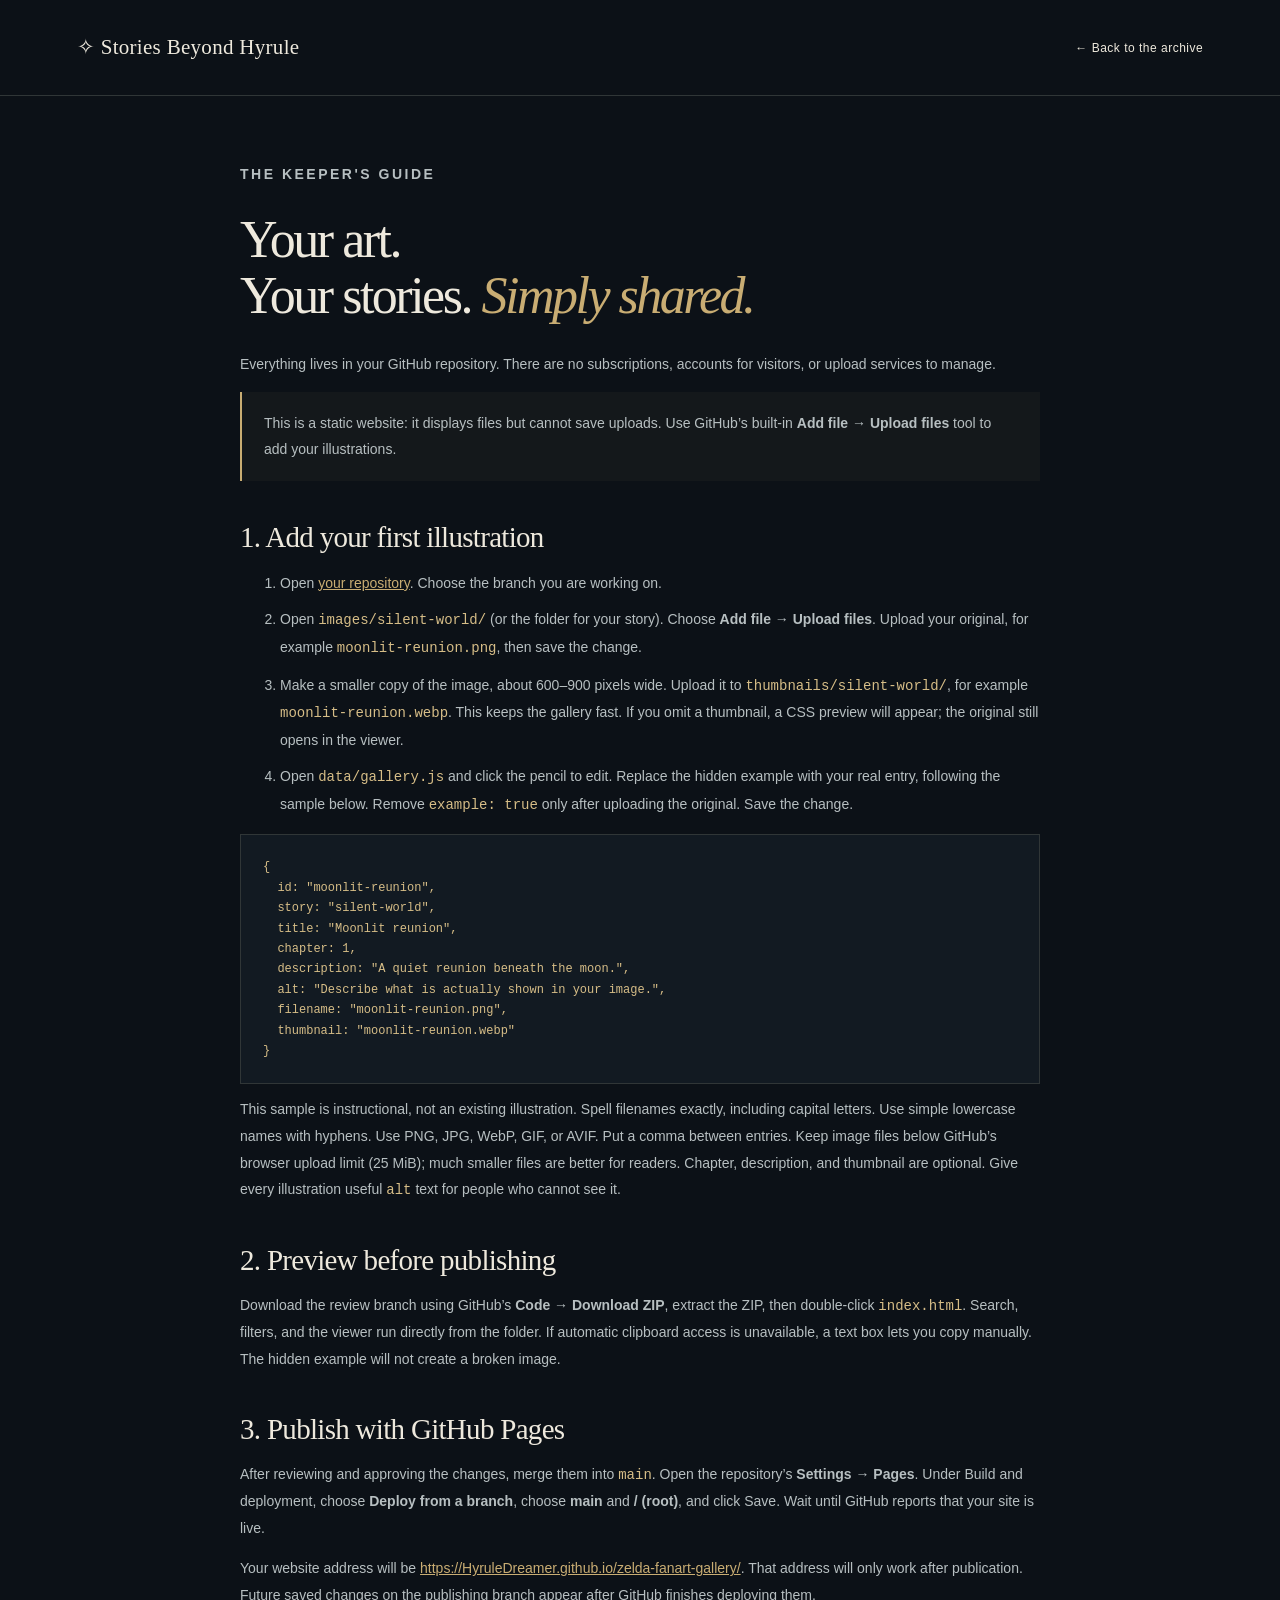
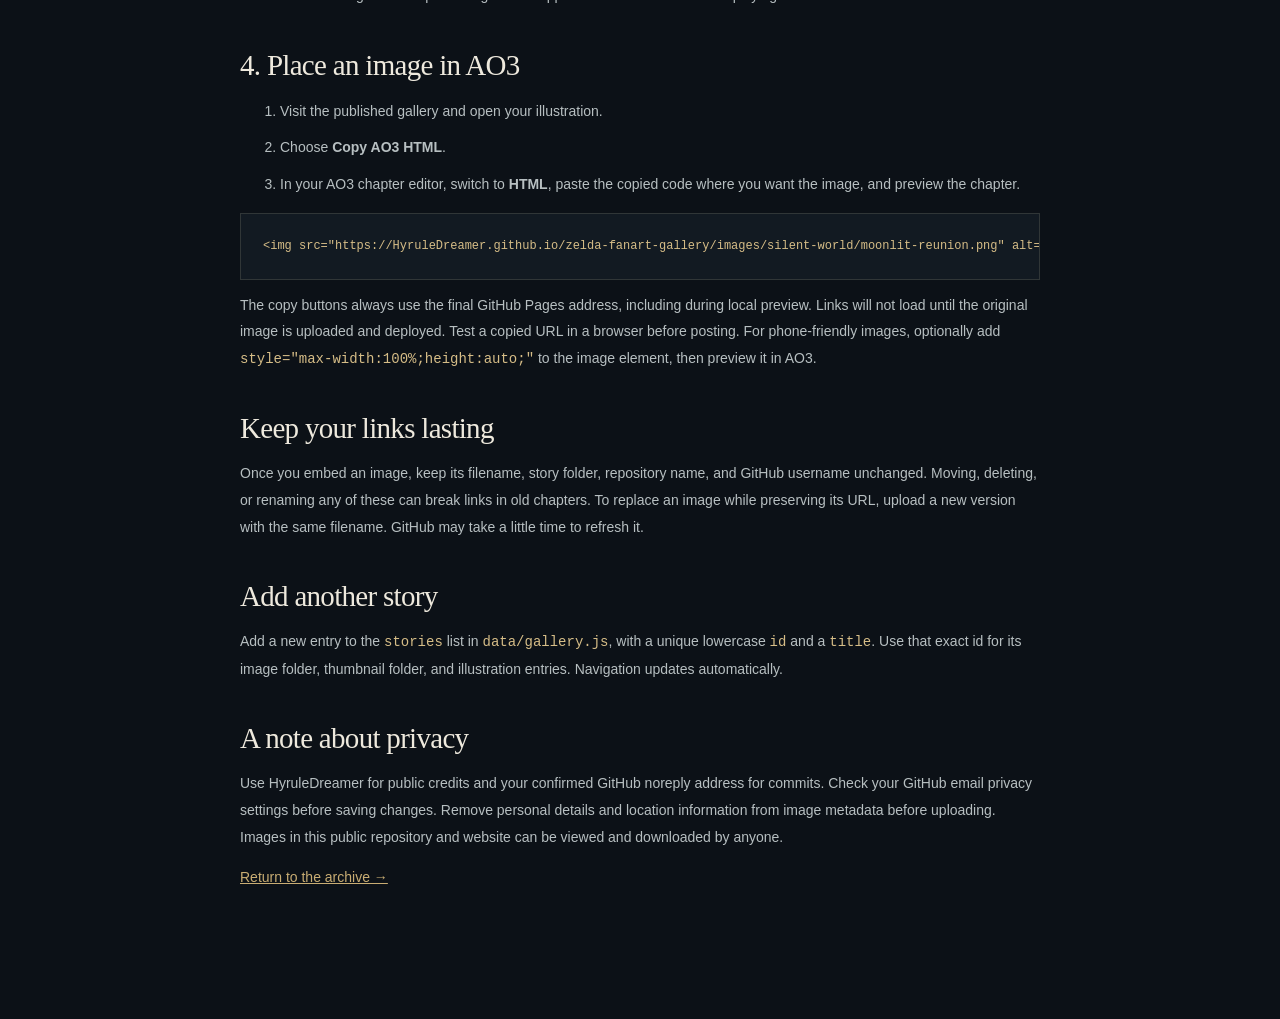
==== guide.html @ dd685263 "Build Stories Beyond Hyrule illustration archive" ====
<!doctype html>
<html lang="en"><head><meta charset="utf-8"><meta name="viewport" content="width=device-width,initial-scale=1"><meta name="color-scheme" content="dark"><title>Add & embed art · Stories Beyond Hyrule</title><link rel="stylesheet" href="assets/style.css"></head><body>
<a class="skip" href="#guide">Skip to guide</a><header class="header"><a class="brand" href="index.html">✧ Stories Beyond Hyrule</a><nav aria-label="Main navigation"><a href="index.html#archive">← Back to the archive</a></nav></header>
<main id="guide" class="guide"><p class="eyebrow">The keeper's guide</p><h1>Your art.<br>Your stories. <em>Simply shared.</em></h1><p>Everything lives in your GitHub repository. There are no subscriptions, accounts for visitors, or upload services to manage.</p>
<p class="notice">This is a static website: it displays files but cannot save uploads. Use GitHub’s built-in <strong>Add file → Upload files</strong> tool to add your illustrations.</p>
<h2>1. Add your first illustration</h2><ol><li>Open <a href="https://github.com/HyruleDreamer/zelda-fanart-gallery">your repository</a>. Choose the branch you are working on.</li><li>Open <code>images/silent-world/</code> (or the folder for your story). Choose <strong>Add file → Upload files</strong>. Upload your original, for example <code>moonlit-reunion.png</code>, then save the change.</li><li>Make a smaller copy of the image, about 600–900 pixels wide. Upload it to <code>thumbnails/silent-world/</code>, for example <code>moonlit-reunion.webp</code>. This keeps the gallery fast. If you omit a thumbnail, a CSS preview will appear; the original still opens in the viewer.</li><li>Open <code>data/gallery.js</code> and click the pencil to edit. Replace the hidden example with your real entry, following the sample below. Remove <code>example: true</code> only after uploading the original. Save the change.</li></ol>
<pre><code>{
  id: "moonlit-reunion",
  story: "silent-world",
  title: "Moonlit reunion",
  chapter: 1,
  description: "A quiet reunion beneath the moon.",
  alt: "Describe what is actually shown in your image.",
  filename: "moonlit-reunion.png",
  thumbnail: "moonlit-reunion.webp"
}</code></pre><p>This sample is instructional, not an existing illustration. Spell filenames exactly, including capital letters. Use simple lowercase names with hyphens. Use PNG, JPG, WebP, GIF, or AVIF. Put a comma between entries. Keep image files below GitHub’s browser upload limit (25 MiB); much smaller files are better for readers. Chapter, description, and thumbnail are optional. Give every illustration useful <code>alt</code> text for people who cannot see it.</p>
<h2>2. Preview before publishing</h2><p>Download the review branch using GitHub’s <strong>Code → Download ZIP</strong>, extract the ZIP, then double-click <code>index.html</code>. Search, filters, and the viewer run directly from the folder. If automatic clipboard access is unavailable, a text box lets you copy manually. The hidden example will not create a broken image.</p>
<h2>3. Publish with GitHub Pages</h2><p>After reviewing and approving the changes, merge them into <code>main</code>. Open the repository’s <strong>Settings → Pages</strong>. Under Build and deployment, choose <strong>Deploy from a branch</strong>, choose <strong>main</strong> and <strong>/ (root)</strong>, and click Save. Wait until GitHub reports that your site is live.</p><p>Your website address will be <a href="https://HyruleDreamer.github.io/zelda-fanart-gallery/">https://HyruleDreamer.github.io/zelda-fanart-gallery/</a>. That address will only work after publication. Future saved changes on the publishing branch appear after GitHub finishes deploying them.</p>
<h2>4. Place an image in AO3</h2><ol><li>Visit the published gallery and open your illustration.</li><li>Choose <strong>Copy AO3 HTML</strong>.</li><li>In your AO3 chapter editor, switch to <strong>HTML</strong>, paste the copied code where you want the image, and preview the chapter.</li></ol><pre><code>&lt;img src="https://HyruleDreamer.github.io/zelda-fanart-gallery/images/silent-world/moonlit-reunion.png" alt="Your image description"&gt;</code></pre><p>The copy buttons always use the final GitHub Pages address, including during local preview. Links will not load until the original image is uploaded and deployed. Test a copied URL in a browser before posting. For phone-friendly images, optionally add <code>style="max-width:100%;height:auto;"</code> to the image element, then preview it in AO3.</p>
<h2>Keep your links lasting</h2><p>Once you embed an image, keep its filename, story folder, repository name, and GitHub username unchanged. Moving, deleting, or renaming any of these can break links in old chapters. To replace an image while preserving its URL, upload a new version with the same filename. GitHub may take a little time to refresh it.</p>
<h2>Add another story</h2><p>Add a new entry to the <code>stories</code> list in <code>data/gallery.js</code>, with a unique lowercase <code>id</code> and a <code>title</code>. Use that exact id for its image folder, thumbnail folder, and illustration entries. Navigation updates automatically.</p>
<h2>A note about privacy</h2><p>Use HyruleDreamer for public credits and your confirmed GitHub noreply address for commits. Check your GitHub email privacy settings before saving changes. Remove personal details and location information from image metadata before uploading. Images in this public repository and website can be viewed and downloaded by anyone.</p><p><a href="index.html#archive">Return to the archive →</a></p></main></body></html>
---- assets/style.css ----
@charset "UTF-8";
:root{--bg:#0c1117;--panel:#121a22;--gold:#c9ad73;--text:#eee9dd;--muted:#a5adb0;--line:#303637;font-family:Arial,Helvetica,sans-serif;color:var(--text);background:var(--bg);color-scheme:dark}*{box-sizing:border-box}html{scroll-behavior:smooth;scroll-padding-top:30px}body{margin:0}a{color:inherit;text-decoration:none}button,input,select,textarea{font:inherit}button,a,input,select{touch-action:manipulation}button{cursor:pointer}a:focus-visible,button:focus-visible,input:focus-visible,select:focus-visible,textarea:focus-visible{outline:2px solid var(--gold);outline-offset:5px}button:disabled{cursor:default}h1,h2,h3,.brand{font-family:Georgia,'Times New Roman',serif;font-weight:400}h1,h2,h3,p{margin-top:0}.header{height:96px;max-width:1440px;margin:auto;padding:0 6%;display:flex;align-items:center;justify-content:space-between;border-bottom:1px solid var(--line)}.brand{font-size:21px;letter-spacing:.3px}.brand span{color:var(--gold);font-size:30px;margin-right:12px}.header nav{display:flex;gap:34px;font-size:12px;letter-spacing:.5px}.header nav a:hover,footer a:hover,.about a:hover{color:var(--gold)}.hero{max-width:1440px;min-height:635px;margin:auto;position:relative;overflow:hidden;isolation:isolate;background:radial-gradient(ellipse at 78% 35%,#24333a55,transparent 60%)}.hero-copy{position:relative;padding:91px 6% 80px;max-width:760px;z-index:2}.eyebrow{text-transform:uppercase;letter-spacing:2.5px;font-size:10px;color:var(--gold);line-height:1.7;font-weight:bold;margin-bottom:24px}h1{font-size:clamp(48px,5.3vw,77px);line-height:1.09;letter-spacing:-2.5px;margin-bottom:26px}h1 em{color:var(--gold);font-weight:400}.intro{font-size:14px;line-height:1.9;color:#b6bec1;max-width:390px;margin-bottom:30px}.button{display:inline-flex;align-items:center;justify-content:center;gap:20px;border:1px solid #776647;background:transparent;color:var(--text);min-height:44px;padding:12px 20px;font-size:12px;line-height:1.4;transition:background .2s,transform .2s}.button:hover{background:#c9ad7315;transform:translateY(-2px)}.button.gold{background:#c9ad73;color:#14191d;border-color:var(--gold)}.button.gold:hover{background:#dfc28c}.signature{font-size:10px;letter-spacing:.5px;margin-top:26px;color:#9ca8ac}.signature span{color:#d7c9ad}.hero-caption{position:absolute;bottom:0;left:6%;right:6%;display:flex;justify-content:space-between;border-top:1px solid #8d7d513d;padding:20px 0;color:#9ba8ad;font-size:9px;letter-spacing:1.8px;text-transform:uppercase}.hero-art{position:absolute;inset:0 0 0 37%;overflow:hidden;z-index:-1;mask-image:linear-gradient(to right,transparent,#000 25%)}.halo{position:absolute;width:510px;height:510px;border:1px solid #bea36e30;border-radius:50%;right:9%;top:24px;box-shadow:0 0 0 28px #bca36c07,0 0 0 29px #bca36c12}.halo:before,.halo:after{content:'';position:absolute;inset:36px;border:1px dashed #c2a96e22;border-radius:50%}.halo:after{inset:-60px;border-style:solid}.moon{position:absolute;right:35%;top:100px;width:94px;height:94px;background:radial-gradient(circle at 45% 45%,#e4d6ad,#8b927d 74%);box-shadow:0 0 80px #c6bb8d24;border-radius:50%;opacity:.75}.mountain{position:absolute;bottom:55px;left:-20%;width:140%;height:380px;background:linear-gradient(150deg,#33484a,#121f2a);clip-path:polygon(0 90%,13% 60%,23% 73%,40% 17%,49% 45%,58% 12%,66% 44%,75% 27%,100% 90%,100% 100%,0 100%)}.mountain.front{height:320px;bottom:0;background:linear-gradient(120deg,#172a31,#091018);clip-path:polygon(0 100%,22% 60%,35% 78%,53% 26%,61% 53%,72% 40%,100% 81%,100% 100%)}.spire{position:absolute;right:32%;bottom:143px;width:70px;height:178px;background:linear-gradient(90deg,#101c24,#26383b);clip-path:polygon(0 100%,0 71%,15% 71%,15% 48%,29% 48%,29% 37%,40% 37%,50% 0,60% 37%,71% 37%,71% 48%,85% 48%,85% 71%,100% 71%,100% 100%)}.horizon{position:absolute;inset:50% 0 0;background:linear-gradient(transparent,#0c1117);pointer-events:none}.archive{max-width:1440px;margin:auto;padding:76px 6% 80px}.section-heading{display:flex;justify-content:space-between;align-items:flex-end;margin-bottom:35px}.section-heading .eyebrow{margin-bottom:13px}h2{font-size:38px;letter-spacing:-.7px;margin-bottom:0}.section-heading>p{font:italic 14px/1.6 Georgia,serif;color:var(--muted);margin-bottom:3px}.tools{display:flex;gap:16px;padding-bottom:29px;border-bottom:1px solid var(--line)}.search{display:flex;gap:12px;align-items:center;flex:1;background:#151d25;border:1px solid #303a40;padding:0 16px}.search span{color:var(--gold);font-size:25px}.search input{width:100%;padding:15px 0;border:0;outline-offset:2px;background:transparent;color:var(--text);font-size:12px}.search input::placeholder{color:#9ca7ad}select{padding:15px 35px 15px 16px;background:#151d25;border:1px solid #303a40;color:#d6d8d4;font-size:12px;max-width:100%}.archive-layout{display:grid;grid-template-columns:208px minmax(0,1fr);gap:38px;margin-top:32px}aside{border-right:1px solid var(--line);padding-right:20px}aside .eyebrow{font-size:9px;margin-bottom:18px}#collections{display:flex;flex-direction:column;gap:5px}#collections button{text-align:left;color:#a5b0b5;border:1px solid transparent;background:transparent;padding:10px;font-size:11px;line-height:1.55;display:flex;justify-content:space-between;gap:10px}#collections button:hover{color:var(--text);background:#ffffff05}#collections button[aria-pressed=true]{border-color:#8b754346;background:#b89a6310;color:#d7be8c}#collections .count{opacity:.6}.aside-note{font:italic 13px/1.8 Georgia,serif;color:#8b949a;border-top:1px solid var(--line);padding-top:26px;margin-top:29px}.results-heading{display:flex;justify-content:space-between;align-items:baseline;margin:0 0 21px;gap:15px}.results-heading h3{font-size:21px;margin:0}.results-heading span{font-size:10px;color:var(--muted)}.grid{display:grid;grid-template-columns:repeat(3,minmax(0,1fr));gap:25px 20px}.card{min-width:0}.card-trigger{display:block;width:100%;text-align:left;background:none;color:inherit;border:0;padding:0}.art{aspect-ratio:4/5;position:relative;overflow:hidden;background:radial-gradient(ellipse at 50% 45%,hsl(var(--hue,180) 17% 23%),#121b24 78%);border:1px solid #74786530;transition:border-color .3s,transform .3s;display:flex;align-items:center;justify-content:center}.art:before{content:'';position:absolute;inset:15px;border:1px solid #c6b17b25}.art:after{content:'';position:absolute;width:48%;aspect-ratio:1;border:1px solid #c6b17b40;transform:rotate(45deg)}.art .sigil{font:60px Georgia,serif;color:#c6b17b;opacity:.65;z-index:1}.art .soon{position:absolute;bottom:30px;font-size:8px;color:#c0b897;letter-spacing:2px;text-transform:uppercase}.art img{width:100%;height:100%;object-fit:contain;z-index:2;background:var(--panel)}.art.loaded:after,.art.loaded:before{display:none}.card-trigger:hover .art{border-color:var(--gold);transform:translateY(-3px)}.card-meta{display:flex;justify-content:space-between;font-size:8px;letter-spacing:1.5px;color:var(--gold);text-transform:uppercase;margin-top:17px;gap:8px}.card h4{font:19px/1.4 Georgia,serif;font-weight:400;margin:8px 0}.card p{font-size:10px;color:var(--muted);line-height:1.7;margin:0}.collection-card .card-trigger:hover h4{color:var(--gold)}.empty{text-align:center;padding:60px 20px;border:1px solid var(--line)}.empty>span{color:var(--gold);font-size:45px}.empty h3{font-size:26px;margin-top:20px}.empty p{font-size:13px;color:var(--muted);line-height:1.8}.about{position:relative;text-align:center;padding:72px 24px 90px;border-top:1px solid var(--line);background:radial-gradient(ellipse at center,#1c292e70,transparent 70%)}.ornament{color:var(--gold);font-size:33px;display:block;margin-bottom:24px}.about .eyebrow{margin-bottom:20px}.about h2{font-size:44px;line-height:1.2}.about p:not(.eyebrow){max-width:500px;margin:24px auto;font-size:13px;line-height:1.9;color:var(--muted)}.about a{font-size:11px;color:var(--gold);border-bottom:1px solid #c9ad7355;padding-bottom:6px}footer{padding:33px 6%;border-top:1px solid var(--line);display:flex;justify-content:space-between;align-items:center;gap:30px}footer .brand{font-size:16px}footer p{font-size:9px;line-height:1.8;color:var(--muted);margin:0}footer>a:last-child{font-size:10px;color:var(--gold)}dialog{border:1px solid #6c6047;background:var(--bg);color:var(--text);padding:0;width:min(1100px,92vw);max-height:90dvh;overflow:auto}dialog::backdrop{background:#02060de8;backdrop-filter:blur(8px)}#viewer[open]{display:grid;grid-template-columns:1.2fr 1fr}.close{position:absolute;right:10px;top:10px;z-index:3;background:#111b24;border:1px solid #68716c;color:white;font-size:26px;width:44px;height:44px}.viewer-image{background:#05090e;display:flex;align-items:center;justify-content:center;min-height:300px}.viewer-image img{width:100%;max-height:80dvh;object-fit:contain}.viewer-info{padding:60px 30px 30px;min-width:0}.viewer-info h2{font-size:32px;margin-bottom:20px}.viewer-info p{font-size:13px;line-height:1.8;color:var(--muted)}.viewer-info .eyebrow{color:var(--gold);font-size:10px}.url-label{display:block;font-size:11px;color:var(--gold);margin:28px 0 10px}#direct-url,textarea{width:100%;background:var(--panel);color:var(--text);border:1px solid #45515a;padding:12px;font-size:12px}.copy-actions{display:flex;flex-wrap:wrap;gap:10px;margin-top:12px}.viewer-info .small{font-size:10px;margin-top:20px}#copy-fallback{padding:32px;width:min(600px,90vw)}#copy-fallback p{color:var(--muted);line-height:1.7}#copy-fallback textarea{margin:20px 0}.toast{position:fixed;bottom:24px;left:50%;transform:translateX(-50%);background:#d6bd87;color:#111a21;padding:14px 24px;font-size:12px;z-index:10;box-shadow:0 6px 40px #0008}.toast:empty{display:none}.sr-only{position:absolute;width:1px;height:1px;overflow:hidden;clip:rect(0,0,0,0);white-space:nowrap}.skip{position:absolute;top:-100px;left:20px;background:var(--gold);padding:12px;color:#111;z-index:10}.skip:focus{top:10px}[hidden]{display:none!important}.noscript{padding:30px;text-align:center}.guide{max-width:850px;margin:65px auto;padding:0 25px 60px}.guide h1{font-size:52px}.guide h2{font-size:29px;margin:40px 0 15px}.guide p,.guide li{color:#b7bfc1;font-size:14px;line-height:1.9}.guide a{color:var(--gold);text-decoration:underline}.guide pre{overflow:auto;padding:22px;background:var(--panel);border:1px solid var(--line);font-size:12px;line-height:1.7}.guide code{color:#d6bd87;overflow-wrap:anywhere}.guide .notice{padding:18px 22px;border-left:2px solid var(--gold);background:#c9ad730b}.guide li{margin-bottom:10px}@media(min-width:1500px){.hero{border-left:1px solid var(--line);border-right:1px solid var(--line)}}@media(max-width:1050px){.grid{grid-template-columns:repeat(2,minmax(0,1fr))}.hero-art{left:26%;opacity:.75}.header{padding:0 5%}.header nav{gap:20px}.archive-layout{grid-template-columns:180px minmax(0,1fr);gap:24px}.hero-copy{padding-left:5%}.hero-caption{left:5%;right:5%}}@media(max-width:700px){.header{height:auto;min-height:90px;align-items:flex-start;gap:20px;flex-direction:column;padding:22px 6%}.brand{font-size:19px}.header nav{font-size:10px;gap:24px}.hero{min-height:620px}.hero-copy{padding:65px 6% 100px}.hero-art{left:0;opacity:.48}.halo{right:-160px}.moon{right:18%;top:110px}.hero h1{font-size:53px;letter-spacing:-1.8px}.intro{max-width:300px}.hero-caption{font-size:7px;letter-spacing:1px;gap:20px}.hero-caption span:last-child{display:none}.archive{padding:50px 6%}.section-heading h2{font-size:30px}.section-heading>p{display:none}.tools{flex-direction:column}.select-label select{width:100%}.archive-layout{display:block}aside{border:0;padding:0;margin-bottom:28px}aside .eyebrow,.aside-note{display:none}#collections{flex-direction:row;overflow-x:auto;padding:2px 2px 12px}#collections button{flex-shrink:0;max-width:180px;padding:9px 12px}#collections .count{display:none}.results-heading{align-items:flex-start}.results-heading h3{font-size:21px;max-width:70%}.grid{gap:26px 14px}.art:before{inset:10px}.art .sigil{font-size:42px}.art .soon{font-size:6px;letter-spacing:1px;bottom:23px}.card h4{font-size:17px}.card-meta{font-size:7px;letter-spacing:1px}.about h2{font-size:37px}footer{flex-direction:column;align-items:flex-start;padding:30px 6%}.viewer-info{padding:30px 22px}#viewer[open]{display:block}.viewer-image{min-height:180px}.viewer-image img{max-height:55dvh}.guide{margin-top:40px}.guide h1{font-size:40px}}@media(prefers-reduced-motion:reduce){html{scroll-behavior:auto}*,*:before,*:after{transition:none!important;animation:none!important}}
.story-divider{grid-column:1/-1;font:23px Georgia,serif;color:var(--gold);margin:18px 0 0;padding-top:18px;border-top:1px solid var(--line)}
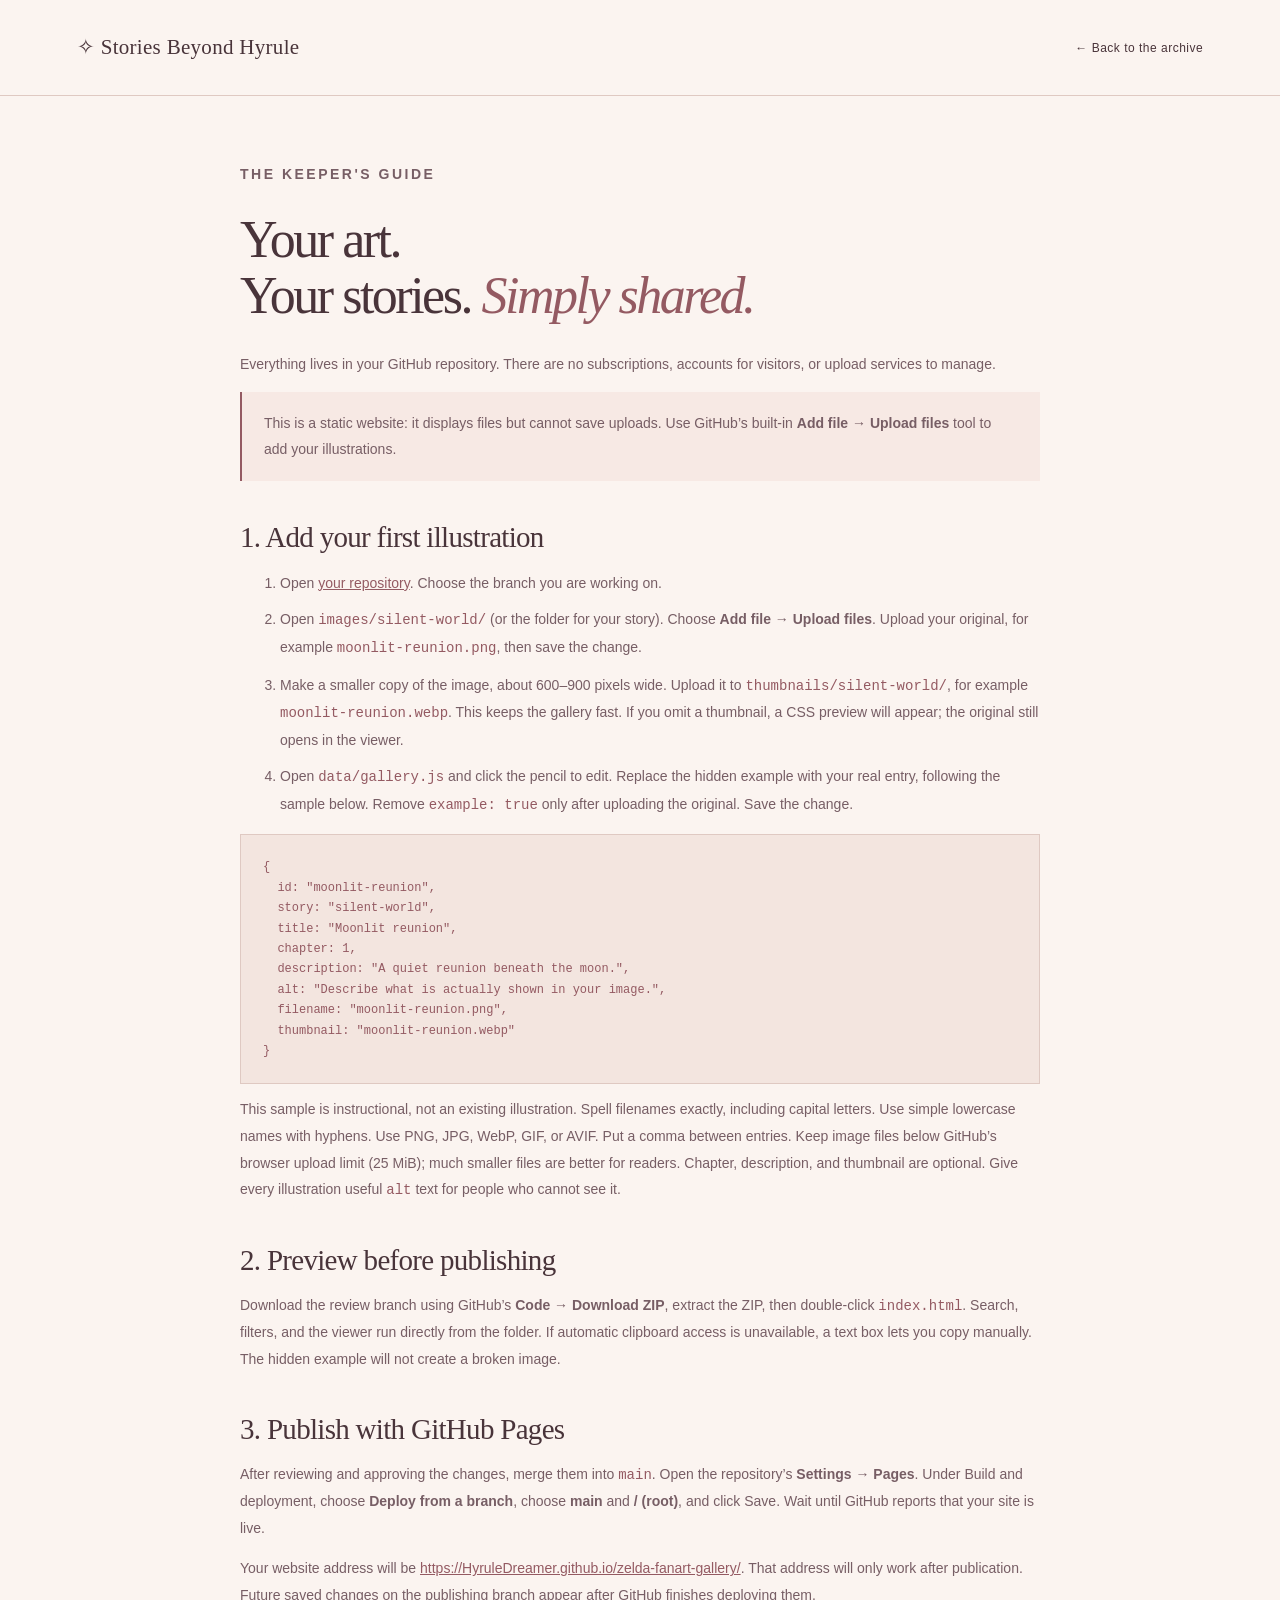
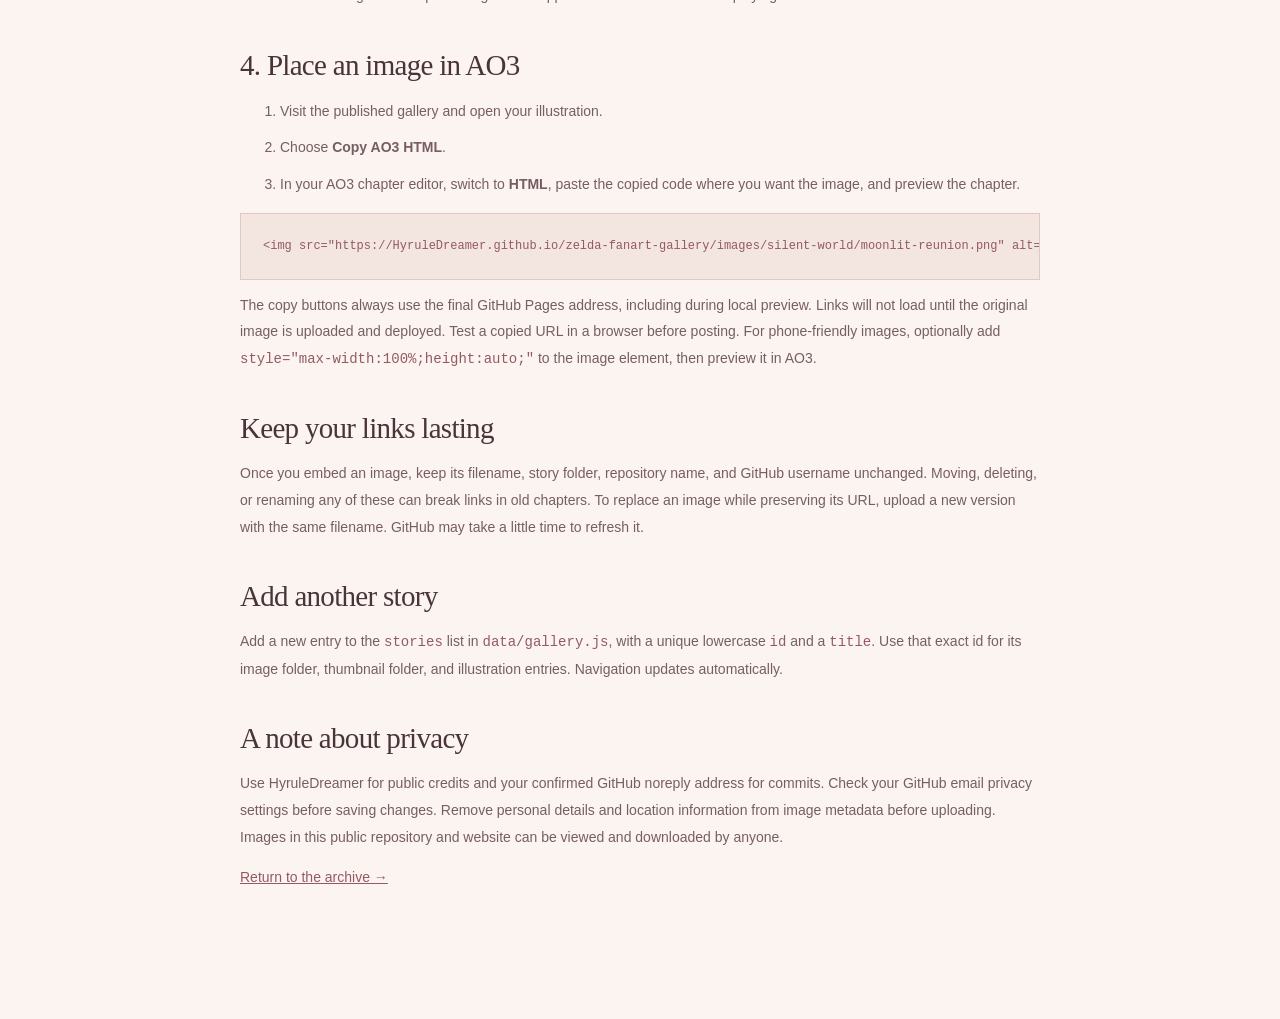
==== commit b5890d04: "Restyle archive with soft rose-gold colors" ====
--- a/guide.html
+++ b/guide.html
@@ -1,5 +1,5 @@
 <!doctype html>
-<html lang="en"><head><meta charset="utf-8"><meta name="viewport" content="width=device-width,initial-scale=1"><meta name="color-scheme" content="dark"><title>Add & embed art · Stories Beyond Hyrule</title><link rel="stylesheet" href="assets/style.css"></head><body>
+<html lang="en"><head><meta charset="utf-8"><meta name="viewport" content="width=device-width,initial-scale=1"><meta name="color-scheme" content="light"><title>Add & embed art · Stories Beyond Hyrule</title><link rel="stylesheet" href="assets/style.css"></head><body>
 <a class="skip" href="#guide">Skip to guide</a><header class="header"><a class="brand" href="index.html">✧ Stories Beyond Hyrule</a><nav aria-label="Main navigation"><a href="index.html#archive">← Back to the archive</a></nav></header>
 <main id="guide" class="guide"><p class="eyebrow">The keeper's guide</p><h1>Your art.<br>Your stories. <em>Simply shared.</em></h1><p>Everything lives in your GitHub repository. There are no subscriptions, accounts for visitors, or upload services to manage.</p>
 <p class="notice">This is a static website: it displays files but cannot save uploads. Use GitHub’s built-in <strong>Add file → Upload files</strong> tool to add your illustrations.</p>
--- a/assets/style.css
+++ b/assets/style.css
@@ -1,3 +1,898 @@
 @charset "UTF-8";
-:root{--bg:#0c1117;--panel:#121a22;--gold:#c9ad73;--text:#eee9dd;--muted:#a5adb0;--line:#303637;font-family:Arial,Helvetica,sans-serif;color:var(--text);background:var(--bg);color-scheme:dark}*{box-sizing:border-box}html{scroll-behavior:smooth;scroll-padding-top:30px}body{margin:0}a{color:inherit;text-decoration:none}button,input,select,textarea{font:inherit}button,a,input,select{touch-action:manipulation}button{cursor:pointer}a:focus-visible,button:focus-visible,input:focus-visible,select:focus-visible,textarea:focus-visible{outline:2px solid var(--gold);outline-offset:5px}button:disabled{cursor:default}h1,h2,h3,.brand{font-family:Georgia,'Times New Roman',serif;font-weight:400}h1,h2,h3,p{margin-top:0}.header{height:96px;max-width:1440px;margin:auto;padding:0 6%;display:flex;align-items:center;justify-content:space-between;border-bottom:1px solid var(--line)}.brand{font-size:21px;letter-spacing:.3px}.brand span{color:var(--gold);font-size:30px;margin-right:12px}.header nav{display:flex;gap:34px;font-size:12px;letter-spacing:.5px}.header nav a:hover,footer a:hover,.about a:hover{color:var(--gold)}.hero{max-width:1440px;min-height:635px;margin:auto;position:relative;overflow:hidden;isolation:isolate;background:radial-gradient(ellipse at 78% 35%,#24333a55,transparent 60%)}.hero-copy{position:relative;padding:91px 6% 80px;max-width:760px;z-index:2}.eyebrow{text-transform:uppercase;letter-spacing:2.5px;font-size:10px;color:var(--gold);line-height:1.7;font-weight:bold;margin-bottom:24px}h1{font-size:clamp(48px,5.3vw,77px);line-height:1.09;letter-spacing:-2.5px;margin-bottom:26px}h1 em{color:var(--gold);font-weight:400}.intro{font-size:14px;line-height:1.9;color:#b6bec1;max-width:390px;margin-bottom:30px}.button{display:inline-flex;align-items:center;justify-content:center;gap:20px;border:1px solid #776647;background:transparent;color:var(--text);min-height:44px;padding:12px 20px;font-size:12px;line-height:1.4;transition:background .2s,transform .2s}.button:hover{background:#c9ad7315;transform:translateY(-2px)}.button.gold{background:#c9ad73;color:#14191d;border-color:var(--gold)}.button.gold:hover{background:#dfc28c}.signature{font-size:10px;letter-spacing:.5px;margin-top:26px;color:#9ca8ac}.signature span{color:#d7c9ad}.hero-caption{position:absolute;bottom:0;left:6%;right:6%;display:flex;justify-content:space-between;border-top:1px solid #8d7d513d;padding:20px 0;color:#9ba8ad;font-size:9px;letter-spacing:1.8px;text-transform:uppercase}.hero-art{position:absolute;inset:0 0 0 37%;overflow:hidden;z-index:-1;mask-image:linear-gradient(to right,transparent,#000 25%)}.halo{position:absolute;width:510px;height:510px;border:1px solid #bea36e30;border-radius:50%;right:9%;top:24px;box-shadow:0 0 0 28px #bca36c07,0 0 0 29px #bca36c12}.halo:before,.halo:after{content:'';position:absolute;inset:36px;border:1px dashed #c2a96e22;border-radius:50%}.halo:after{inset:-60px;border-style:solid}.moon{position:absolute;right:35%;top:100px;width:94px;height:94px;background:radial-gradient(circle at 45% 45%,#e4d6ad,#8b927d 74%);box-shadow:0 0 80px #c6bb8d24;border-radius:50%;opacity:.75}.mountain{position:absolute;bottom:55px;left:-20%;width:140%;height:380px;background:linear-gradient(150deg,#33484a,#121f2a);clip-path:polygon(0 90%,13% 60%,23% 73%,40% 17%,49% 45%,58% 12%,66% 44%,75% 27%,100% 90%,100% 100%,0 100%)}.mountain.front{height:320px;bottom:0;background:linear-gradient(120deg,#172a31,#091018);clip-path:polygon(0 100%,22% 60%,35% 78%,53% 26%,61% 53%,72% 40%,100% 81%,100% 100%)}.spire{position:absolute;right:32%;bottom:143px;width:70px;height:178px;background:linear-gradient(90deg,#101c24,#26383b);clip-path:polygon(0 100%,0 71%,15% 71%,15% 48%,29% 48%,29% 37%,40% 37%,50% 0,60% 37%,71% 37%,71% 48%,85% 48%,85% 71%,100% 71%,100% 100%)}.horizon{position:absolute;inset:50% 0 0;background:linear-gradient(transparent,#0c1117);pointer-events:none}.archive{max-width:1440px;margin:auto;padding:76px 6% 80px}.section-heading{display:flex;justify-content:space-between;align-items:flex-end;margin-bottom:35px}.section-heading .eyebrow{margin-bottom:13px}h2{font-size:38px;letter-spacing:-.7px;margin-bottom:0}.section-heading>p{font:italic 14px/1.6 Georgia,serif;color:var(--muted);margin-bottom:3px}.tools{display:flex;gap:16px;padding-bottom:29px;border-bottom:1px solid var(--line)}.search{display:flex;gap:12px;align-items:center;flex:1;background:#151d25;border:1px solid #303a40;padding:0 16px}.search span{color:var(--gold);font-size:25px}.search input{width:100%;padding:15px 0;border:0;outline-offset:2px;background:transparent;color:var(--text);font-size:12px}.search input::placeholder{color:#9ca7ad}select{padding:15px 35px 15px 16px;background:#151d25;border:1px solid #303a40;color:#d6d8d4;font-size:12px;max-width:100%}.archive-layout{display:grid;grid-template-columns:208px minmax(0,1fr);gap:38px;margin-top:32px}aside{border-right:1px solid var(--line);padding-right:20px}aside .eyebrow{font-size:9px;margin-bottom:18px}#collections{display:flex;flex-direction:column;gap:5px}#collections button{text-align:left;color:#a5b0b5;border:1px solid transparent;background:transparent;padding:10px;font-size:11px;line-height:1.55;display:flex;justify-content:space-between;gap:10px}#collections button:hover{color:var(--text);background:#ffffff05}#collections button[aria-pressed=true]{border-color:#8b754346;background:#b89a6310;color:#d7be8c}#collections .count{opacity:.6}.aside-note{font:italic 13px/1.8 Georgia,serif;color:#8b949a;border-top:1px solid var(--line);padding-top:26px;margin-top:29px}.results-heading{display:flex;justify-content:space-between;align-items:baseline;margin:0 0 21px;gap:15px}.results-heading h3{font-size:21px;margin:0}.results-heading span{font-size:10px;color:var(--muted)}.grid{display:grid;grid-template-columns:repeat(3,minmax(0,1fr));gap:25px 20px}.card{min-width:0}.card-trigger{display:block;width:100%;text-align:left;background:none;color:inherit;border:0;padding:0}.art{aspect-ratio:4/5;position:relative;overflow:hidden;background:radial-gradient(ellipse at 50% 45%,hsl(var(--hue,180) 17% 23%),#121b24 78%);border:1px solid #74786530;transition:border-color .3s,transform .3s;display:flex;align-items:center;justify-content:center}.art:before{content:'';position:absolute;inset:15px;border:1px solid #c6b17b25}.art:after{content:'';position:absolute;width:48%;aspect-ratio:1;border:1px solid #c6b17b40;transform:rotate(45deg)}.art .sigil{font:60px Georgia,serif;color:#c6b17b;opacity:.65;z-index:1}.art .soon{position:absolute;bottom:30px;font-size:8px;color:#c0b897;letter-spacing:2px;text-transform:uppercase}.art img{width:100%;height:100%;object-fit:contain;z-index:2;background:var(--panel)}.art.loaded:after,.art.loaded:before{display:none}.card-trigger:hover .art{border-color:var(--gold);transform:translateY(-3px)}.card-meta{display:flex;justify-content:space-between;font-size:8px;letter-spacing:1.5px;color:var(--gold);text-transform:uppercase;margin-top:17px;gap:8px}.card h4{font:19px/1.4 Georgia,serif;font-weight:400;margin:8px 0}.card p{font-size:10px;color:var(--muted);line-height:1.7;margin:0}.collection-card .card-trigger:hover h4{color:var(--gold)}.empty{text-align:center;padding:60px 20px;border:1px solid var(--line)}.empty>span{color:var(--gold);font-size:45px}.empty h3{font-size:26px;margin-top:20px}.empty p{font-size:13px;color:var(--muted);line-height:1.8}.about{position:relative;text-align:center;padding:72px 24px 90px;border-top:1px solid var(--line);background:radial-gradient(ellipse at center,#1c292e70,transparent 70%)}.ornament{color:var(--gold);font-size:33px;display:block;margin-bottom:24px}.about .eyebrow{margin-bottom:20px}.about h2{font-size:44px;line-height:1.2}.about p:not(.eyebrow){max-width:500px;margin:24px auto;font-size:13px;line-height:1.9;color:var(--muted)}.about a{font-size:11px;color:var(--gold);border-bottom:1px solid #c9ad7355;padding-bottom:6px}footer{padding:33px 6%;border-top:1px solid var(--line);display:flex;justify-content:space-between;align-items:center;gap:30px}footer .brand{font-size:16px}footer p{font-size:9px;line-height:1.8;color:var(--muted);margin:0}footer>a:last-child{font-size:10px;color:var(--gold)}dialog{border:1px solid #6c6047;background:var(--bg);color:var(--text);padding:0;width:min(1100px,92vw);max-height:90dvh;overflow:auto}dialog::backdrop{background:#02060de8;backdrop-filter:blur(8px)}#viewer[open]{display:grid;grid-template-columns:1.2fr 1fr}.close{position:absolute;right:10px;top:10px;z-index:3;background:#111b24;border:1px solid #68716c;color:white;font-size:26px;width:44px;height:44px}.viewer-image{background:#05090e;display:flex;align-items:center;justify-content:center;min-height:300px}.viewer-image img{width:100%;max-height:80dvh;object-fit:contain}.viewer-info{padding:60px 30px 30px;min-width:0}.viewer-info h2{font-size:32px;margin-bottom:20px}.viewer-info p{font-size:13px;line-height:1.8;color:var(--muted)}.viewer-info .eyebrow{color:var(--gold);font-size:10px}.url-label{display:block;font-size:11px;color:var(--gold);margin:28px 0 10px}#direct-url,textarea{width:100%;background:var(--panel);color:var(--text);border:1px solid #45515a;padding:12px;font-size:12px}.copy-actions{display:flex;flex-wrap:wrap;gap:10px;margin-top:12px}.viewer-info .small{font-size:10px;margin-top:20px}#copy-fallback{padding:32px;width:min(600px,90vw)}#copy-fallback p{color:var(--muted);line-height:1.7}#copy-fallback textarea{margin:20px 0}.toast{position:fixed;bottom:24px;left:50%;transform:translateX(-50%);background:#d6bd87;color:#111a21;padding:14px 24px;font-size:12px;z-index:10;box-shadow:0 6px 40px #0008}.toast:empty{display:none}.sr-only{position:absolute;width:1px;height:1px;overflow:hidden;clip:rect(0,0,0,0);white-space:nowrap}.skip{position:absolute;top:-100px;left:20px;background:var(--gold);padding:12px;color:#111;z-index:10}.skip:focus{top:10px}[hidden]{display:none!important}.noscript{padding:30px;text-align:center}.guide{max-width:850px;margin:65px auto;padding:0 25px 60px}.guide h1{font-size:52px}.guide h2{font-size:29px;margin:40px 0 15px}.guide p,.guide li{color:#b7bfc1;font-size:14px;line-height:1.9}.guide a{color:var(--gold);text-decoration:underline}.guide pre{overflow:auto;padding:22px;background:var(--panel);border:1px solid var(--line);font-size:12px;line-height:1.7}.guide code{color:#d6bd87;overflow-wrap:anywhere}.guide .notice{padding:18px 22px;border-left:2px solid var(--gold);background:#c9ad730b}.guide li{margin-bottom:10px}@media(min-width:1500px){.hero{border-left:1px solid var(--line);border-right:1px solid var(--line)}}@media(max-width:1050px){.grid{grid-template-columns:repeat(2,minmax(0,1fr))}.hero-art{left:26%;opacity:.75}.header{padding:0 5%}.header nav{gap:20px}.archive-layout{grid-template-columns:180px minmax(0,1fr);gap:24px}.hero-copy{padding-left:5%}.hero-caption{left:5%;right:5%}}@media(max-width:700px){.header{height:auto;min-height:90px;align-items:flex-start;gap:20px;flex-direction:column;padding:22px 6%}.brand{font-size:19px}.header nav{font-size:10px;gap:24px}.hero{min-height:620px}.hero-copy{padding:65px 6% 100px}.hero-art{left:0;opacity:.48}.halo{right:-160px}.moon{right:18%;top:110px}.hero h1{font-size:53px;letter-spacing:-1.8px}.intro{max-width:300px}.hero-caption{font-size:7px;letter-spacing:1px;gap:20px}.hero-caption span:last-child{display:none}.archive{padding:50px 6%}.section-heading h2{font-size:30px}.section-heading>p{display:none}.tools{flex-direction:column}.select-label select{width:100%}.archive-layout{display:block}aside{border:0;padding:0;margin-bottom:28px}aside .eyebrow,.aside-note{display:none}#collections{flex-direction:row;overflow-x:auto;padding:2px 2px 12px}#collections button{flex-shrink:0;max-width:180px;padding:9px 12px}#collections .count{display:none}.results-heading{align-items:flex-start}.results-heading h3{font-size:21px;max-width:70%}.grid{gap:26px 14px}.art:before{inset:10px}.art .sigil{font-size:42px}.art .soon{font-size:6px;letter-spacing:1px;bottom:23px}.card h4{font-size:17px}.card-meta{font-size:7px;letter-spacing:1px}.about h2{font-size:37px}footer{flex-direction:column;align-items:flex-start;padding:30px 6%}.viewer-info{padding:30px 22px}#viewer[open]{display:block}.viewer-image{min-height:180px}.viewer-image img{max-height:55dvh}.guide{margin-top:40px}.guide h1{font-size:40px}}@media(prefers-reduced-motion:reduce){html{scroll-behavior:auto}*,*:before,*:after{transition:none!important;animation:none!important}}
-.story-divider{grid-column:1/-1;font:23px Georgia,serif;color:var(--gold);margin:18px 0 0;padding-top:18px;border-top:1px solid var(--line)}
+:root {
+  --bg:#fbf4f0;
+  --panel:#f3e5df;
+  --gold:#945a62;
+  --text:#49343a;
+  --muted:#796268;
+  --line:#dfc9c2;
+  font-family:Arial,Helvetica,sans-serif;
+  color:var(--text);
+  background:var(--bg);
+  color-scheme:light
+}
+* {
+  box-sizing:border-box
+}
+html {
+  scroll-behavior:smooth;
+  scroll-padding-top:30px
+}
+body {
+  margin:0
+}
+a {
+  color:inherit;
+  text-decoration:none
+}
+button,input,select,textarea {
+  font:inherit
+}
+button,a,input,select {
+  touch-action:manipulation
+}
+button {
+  cursor:pointer
+}
+a:focus-visible,button:focus-visible,input:focus-visible,select:focus-visible,textarea:focus-visible {
+  outline:2px solid var(--gold);
+  outline-offset:5px
+}
+button:disabled {
+  cursor:default
+}
+h1,h2,h3,.brand {
+  font-family:Georgia,'Times New Roman',serif;
+  font-weight:400
+}
+h1,h2,h3,p {
+  margin-top:0
+}
+.header {
+  height:96px;
+  max-width:1440px;
+  margin:auto;
+  padding:0 6%;
+  display:flex;
+  align-items:center;
+  justify-content:space-between;
+  border-bottom:1px solid var(--line)
+}
+.brand {
+  font-size:21px;
+  letter-spacing:.3px
+}
+.brand span {
+  color:var(--gold);
+  font-size:30px;
+  margin-right:12px
+}
+.header nav {
+  display:flex;
+  gap:34px;
+  font-size:12px;
+  letter-spacing:.5px
+}
+.header nav a:hover,footer a:hover,.about a:hover {
+  color:var(--gold)
+}
+.hero {
+  max-width:1440px;
+  min-height:635px;
+  margin:auto;
+  position:relative;
+  overflow:hidden;
+  isolation:isolate;
+  background:radial-gradient(ellipse at 78% 35%,#e6bdb455,transparent 60%)
+}
+.hero-copy {
+  position:relative;
+  padding:91px 6% 80px;
+  max-width:760px;
+  z-index:2
+}
+.eyebrow {
+  text-transform:uppercase;
+  letter-spacing:2.5px;
+  font-size:10px;
+  color:var(--gold);
+  line-height:1.7;
+  font-weight:bold;
+  margin-bottom:24px
+}
+h1 {
+  font-size:clamp(48px,5.3vw,77px);
+  line-height:1.09;
+  letter-spacing:-2.5px;
+  margin-bottom:26px
+}
+h1 em {
+  color:var(--gold);
+  font-weight:400
+}
+.intro {
+  font-size:14px;
+  line-height:1.9;
+  color:#775e65;
+  max-width:390px;
+  margin-bottom:30px
+}
+.button {
+  display:inline-flex;
+  align-items:center;
+  justify-content:center;
+  gap:20px;
+  border:1px solid #bd8d87;
+  background:transparent;
+  color:var(--text);
+  min-height:44px;
+  padding:12px 20px;
+  font-size:12px;
+  line-height:1.4;
+  transition:background .2s,transform .2s
+}
+.button:hover {
+  background:#d5a39720;
+  transform:translateY(-2px)
+}
+.button.gold {
+  background:#e3b9ac;
+  color:#493039;
+  border-color:#c79689
+}
+.button.gold:hover {
+  background:#edc9bc
+}
+.signature {
+  font-size:10px;
+  letter-spacing:.5px;
+  margin-top:26px;
+  color:#7f666d
+}
+.signature span {
+  color:#945a62
+}
+.hero-caption {
+  position:absolute;
+  bottom:0;
+  left:6%;
+  right:6%;
+  display:flex;
+  justify-content:space-between;
+  border-top:1px solid #c08f854d;
+  padding:20px 0;
+  color:#7b646b;
+  font-size:9px;
+  letter-spacing:1.8px;
+  text-transform:uppercase
+}
+.hero-art {
+  position:absolute;
+  inset:0 0 0 37%;
+  overflow:hidden;
+  z-index:-1;
+  mask-image:linear-gradient(to right,transparent,#000 25%)
+}
+.halo {
+  position:absolute;
+  width:510px;
+  height:510px;
+  border:1px solid #bc817752;
+  border-radius:50%;
+  right:9%;
+  top:24px;
+  box-shadow:0 0 0 28px #d6a49412,0 0 0 29px #d6a49425
+}
+.halo:before,.halo:after {
+  content:'';
+  position:absolute;
+  inset:36px;
+  border:1px dashed #bd857b40;
+  border-radius:50%
+}
+.halo:after {
+  inset:-60px;
+  border-style:solid
+}
+.moon {
+  position:absolute;
+  right:35%;
+  top:100px;
+  width:94px;
+  height:94px;
+  background:radial-gradient(circle at 45% 45%,#fff0d8,#dbab98 74%);
+  box-shadow:0 0 80px #e8b89f55;
+  border-radius:50%;
+  opacity:.75
+}
+.mountain {
+  position:absolute;
+  bottom:55px;
+  left:-20%;
+  width:140%;
+  height:380px;
+  background:linear-gradient(150deg,#c9a2a7,#dfc2bb);
+  clip-path:polygon(0 90%,13% 60%,23% 73%,40% 17%,49% 45%,58% 12%,66% 44%,75% 27%,100% 90%,100% 100%,0 100%)
+}
+.mountain.front {
+  height:320px;
+  bottom:0;
+  background:linear-gradient(120deg,#b78d98,#e0c4bf);
+  clip-path:polygon(0 100%,22% 60%,35% 78%,53% 26%,61% 53%,72% 40%,100% 81%,100% 100%)
+}
+.spire {
+  position:absolute;
+  right:32%;
+  bottom:143px;
+  width:70px;
+  height:178px;
+  background:linear-gradient(90deg,#b08a94,#cba6ac);
+  clip-path:polygon(0 100%,0 71%,15% 71%,15% 48%,29% 48%,29% 37%,40% 37%,50% 0,60% 37%,71% 37%,71% 48%,85% 48%,85% 71%,100% 71%,100% 100%)
+}
+.horizon {
+  position:absolute;
+  inset:50% 0 0;
+  background:linear-gradient(transparent,#fbf4f0);
+  pointer-events:none
+}
+.archive {
+  max-width:1440px;
+  margin:auto;
+  padding:76px 6% 80px
+}
+.section-heading {
+  display:flex;
+  justify-content:space-between;
+  align-items:flex-end;
+  margin-bottom:35px
+}
+.section-heading .eyebrow {
+  margin-bottom:13px
+}
+h2 {
+  font-size:38px;
+  letter-spacing:-.7px;
+  margin-bottom:0
+}
+.section-heading>p {
+  font:italic 14px/1.6 Georgia,serif;
+  color:var(--muted);
+  margin-bottom:3px
+}
+.tools {
+  display:flex;
+  gap:16px;
+  padding-bottom:29px;
+  border-bottom:1px solid var(--line)
+}
+.search {
+  display:flex;
+  gap:12px;
+  align-items:center;
+  flex:1;
+  background:#f6eae4;
+  border:1px solid #dcc0b8;
+  padding:0 16px
+}
+.search span {
+  color:var(--gold);
+  font-size:25px
+}
+.search input {
+  width:100%;
+  padding:15px 0;
+  border:0;
+  outline-offset:2px;
+  background:transparent;
+  color:var(--text);
+  font-size:12px
+}
+.search input::placeholder {
+  color:#846a71
+}
+select {
+  padding:15px 35px 15px 16px;
+  background:#f6eae4;
+  border:1px solid #dcc0b8;
+  color:#61474f;
+  font-size:12px;
+  max-width:100%
+}
+.archive-layout {
+  display:grid;
+  grid-template-columns:208px minmax(0,1fr);
+  gap:38px;
+  margin-top:32px
+}
+aside {
+  border-right:1px solid var(--line);
+  padding-right:20px
+}
+aside .eyebrow {
+  font-size:9px;
+  margin-bottom:18px
+}
+#collections {
+  display:flex;
+  flex-direction:column;
+  gap:5px
+}
+#collections button {
+  text-align:left;
+  color:#775e65;
+  border:1px solid transparent;
+  background:transparent;
+  padding:10px;
+  font-size:11px;
+  line-height:1.55;
+  display:flex;
+  justify-content:space-between;
+  gap:10px
+}
+#collections button:hover {
+  color:var(--text);
+  background:#d9b2a31a
+}
+#collections button[aria-pressed=true] {
+  border-color:#c8978b80;
+  background:#e9c6ba66;
+  color:#844b56
+}
+#collections .count {
+  opacity:.6
+}
+.aside-note {
+  font:italic 13px/1.8 Georgia,serif;
+  color:#80676e;
+  border-top:1px solid var(--line);
+  padding-top:26px;
+  margin-top:29px
+}
+.results-heading {
+  display:flex;
+  justify-content:space-between;
+  align-items:baseline;
+  margin:0 0 21px;
+  gap:15px
+}
+.results-heading h3 {
+  font-size:21px;
+  margin:0
+}
+.results-heading span {
+  font-size:10px;
+  color:var(--muted)
+}
+.grid {
+  display:grid;
+  grid-template-columns:repeat(3,minmax(0,1fr));
+  gap:25px 20px
+}
+.card {
+  min-width:0
+}
+.card-trigger {
+  display:block;
+  width:100%;
+  text-align:left;
+  background:none;
+  color:inherit;
+  border:0;
+  padding:0
+}
+.art {
+  aspect-ratio:4/5;
+  position:relative;
+  overflow:hidden;
+  background:radial-gradient(ellipse at 50% 45%,hsl(var(--hue,350) 28% 85%),#eedcd5 78%);
+  border:1px solid #c99a8e66;
+  transition:border-color .3s,transform .3s;
+  display:flex;
+  align-items:center;
+  justify-content:center
+}
+.art:before {
+  content:'';
+  position:absolute;
+  inset:15px;
+  border:1px solid #b4786e55
+}
+.art:after {
+  content:'';
+  position:absolute;
+  width:48%;
+  aspect-ratio:1;
+  border:1px solid #b4786e66;
+  transform:rotate(45deg)
+}
+.art .sigil {
+  font:60px Georgia,serif;
+  color:#a96d64;
+  opacity:.65;
+  z-index:1
+}
+.art .soon {
+  position:absolute;
+  bottom:30px;
+  font-size:8px;
+  color:#855962;
+  letter-spacing:2px;
+  text-transform:uppercase
+}
+.art img {
+  width:100%;
+  height:100%;
+  object-fit:contain;
+  z-index:2;
+  background:var(--panel)
+}
+.art.loaded:after,.art.loaded:before {
+  display:none
+}
+.card-trigger:hover .art {
+  border-color:var(--gold);
+  transform:translateY(-3px)
+}
+.card-meta {
+  display:flex;
+  justify-content:space-between;
+  font-size:8px;
+  letter-spacing:1.5px;
+  color:var(--gold);
+  text-transform:uppercase;
+  margin-top:17px;
+  gap:8px
+}
+.card h4 {
+  font:19px/1.4 Georgia,serif;
+  font-weight:400;
+  margin:8px 0
+}
+.card p {
+  font-size:10px;
+  color:var(--muted);
+  line-height:1.7;
+  margin:0
+}
+.collection-card .card-trigger:hover h4 {
+  color:var(--gold)
+}
+.empty {
+  text-align:center;
+  padding:60px 20px;
+  border:1px solid var(--line)
+}
+.empty>span {
+  color:var(--gold);
+  font-size:45px
+}
+.empty h3 {
+  font-size:26px;
+  margin-top:20px
+}
+.empty p {
+  font-size:13px;
+  color:var(--muted);
+  line-height:1.8
+}
+.about {
+  position:relative;
+  text-align:center;
+  padding:72px 24px 90px;
+  border-top:1px solid var(--line);
+  background:radial-gradient(ellipse at center,#eccac04d,transparent 70%)
+}
+.ornament {
+  color:var(--gold);
+  font-size:33px;
+  display:block;
+  margin-bottom:24px
+}
+.about .eyebrow {
+  margin-bottom:20px
+}
+.about h2 {
+  font-size:44px;
+  line-height:1.2
+}
+.about p:not(.eyebrow) {
+  max-width:500px;
+  margin:24px auto;
+  font-size:13px;
+  line-height:1.9;
+  color:var(--muted)
+}
+.about a {
+  font-size:11px;
+  color:var(--gold);
+  border-bottom:1px solid #b47d7166;
+  padding-bottom:6px
+}
+footer {
+  padding:33px 6%;
+  border-top:1px solid var(--line);
+  display:flex;
+  justify-content:space-between;
+  align-items:center;
+  gap:30px
+}
+footer .brand {
+  font-size:16px
+}
+footer p {
+  font-size:9px;
+  line-height:1.8;
+  color:var(--muted);
+  margin:0
+}
+footer>a:last-child {
+  font-size:10px;
+  color:var(--gold)
+}
+dialog {
+  border:1px solid #bf8d83;
+  background:var(--bg);
+  color:var(--text);
+  padding:0;
+  width:min(1100px,92vw);
+  max-height:90dvh;
+  overflow:auto
+}
+dialog::backdrop {
+  background:#4e303ac9;
+  backdrop-filter:blur(8px)
+}
+#viewer[open] {
+  display:grid;
+  grid-template-columns:1.2fr 1fr
+}
+.close {
+  position:absolute;
+  right:10px;
+  top:10px;
+  z-index:3;
+  background:#f4e3dc;
+  border:1px solid #bc8c83;
+  color:var(--text);
+  font-size:26px;
+  width:44px;
+  height:44px
+}
+.viewer-image {
+  background:#eddbd5;
+  display:flex;
+  align-items:center;
+  justify-content:center;
+  min-height:300px
+}
+.viewer-image img {
+  width:100%;
+  max-height:80dvh;
+  object-fit:contain
+}
+.viewer-info {
+  padding:60px 30px 30px;
+  min-width:0
+}
+.viewer-info h2 {
+  font-size:32px;
+  margin-bottom:20px
+}
+.viewer-info p {
+  font-size:13px;
+  line-height:1.8;
+  color:var(--muted)
+}
+.viewer-info .eyebrow {
+  color:var(--gold);
+  font-size:10px
+}
+.url-label {
+  display:block;
+  font-size:11px;
+  color:var(--gold);
+  margin:28px 0 10px
+}
+#direct-url,textarea {
+  width:100%;
+  background:var(--panel);
+  color:var(--text);
+  border:1px solid #c79e94;
+  padding:12px;
+  font-size:12px
+}
+.copy-actions {
+  display:flex;
+  flex-wrap:wrap;
+  gap:10px;
+  margin-top:12px
+}
+.viewer-info .small {
+  font-size:10px;
+  margin-top:20px
+}
+#copy-fallback {
+  padding:32px;
+  width:min(600px,90vw)
+}
+#copy-fallback p {
+  color:var(--muted);
+  line-height:1.7
+}
+#copy-fallback textarea {
+  margin:20px 0
+}
+.toast {
+  position:fixed;
+  bottom:24px;
+  left:50%;
+  transform:translateX(-50%);
+  background:#945a62;
+  color:#fff6f0;
+  padding:14px 24px;
+  font-size:12px;
+  z-index:10;
+  box-shadow:0 6px 40px #0008
+}
+.toast:empty {
+  display:none
+}
+.sr-only {
+  position:absolute;
+  width:1px;
+  height:1px;
+  overflow:hidden;
+  clip:rect(0,0,0,0);
+  white-space:nowrap
+}
+.skip {
+  position:absolute;
+  top:-100px;
+  left:20px;
+  background:var(--gold);
+  padding:12px;
+  color:#fff6f0;
+  z-index:10
+}
+.skip:focus {
+  top:10px
+}
+[hidden] {
+  display:none!important
+}
+.noscript {
+  padding:30px;
+  text-align:center
+}
+.guide {
+  max-width:850px;
+  margin:65px auto;
+  padding:0 25px 60px
+}
+.guide h1 {
+  font-size:52px
+}
+.guide h2 {
+  font-size:29px;
+  margin:40px 0 15px
+}
+.guide p,.guide li {
+  color:#775e65;
+  font-size:14px;
+  line-height:1.9
+}
+.guide a {
+  color:var(--gold);
+  text-decoration:underline
+}
+.guide pre {
+  overflow:auto;
+  padding:22px;
+  background:var(--panel);
+  border:1px solid var(--line);
+  font-size:12px;
+  line-height:1.7
+}
+.guide code {
+  color:#945a62;
+  overflow-wrap:anywhere
+}
+.guide .notice {
+  padding:18px 22px;
+  border-left:2px solid var(--gold);
+  background:#dfb3a52b
+}
+.guide li {
+  margin-bottom:10px
+}
+@media(min-width:1500px) {
+  .hero {
+    border-left:1px solid var(--line);
+    border-right:1px solid var(--line)
+  }
+}
+@media(max-width:1050px) {
+  .grid {
+    grid-template-columns:repeat(2,minmax(0,1fr))
+  }
+  .hero-art {
+    left:26%;
+    opacity:.75
+  }
+  .header {
+    padding:0 5%
+  }
+  .header nav {
+    gap:20px
+  }
+  .archive-layout {
+    grid-template-columns:180px minmax(0,1fr);
+    gap:24px
+  }
+  .hero-copy {
+    padding-left:5%
+  }
+  .hero-caption {
+    left:5%;
+    right:5%
+  }
+}
+@media(max-width:700px) {
+  .header {
+    height:auto;
+    min-height:90px;
+    align-items:flex-start;
+    gap:20px;
+    flex-direction:column;
+    padding:22px 6%
+  }
+  .brand {
+    font-size:19px
+  }
+  .header nav {
+    font-size:10px;
+    gap:24px
+  }
+  .hero {
+    min-height:620px
+  }
+  .hero-copy {
+    padding:65px 6% 100px
+  }
+  .hero-art {
+    left:0;
+    opacity:.48
+  }
+  .halo {
+    right:-160px
+  }
+  .moon {
+    right:18%;
+    top:110px
+  }
+  .hero h1 {
+    font-size:53px;
+    letter-spacing:-1.8px
+  }
+  .intro {
+    max-width:300px
+  }
+  .hero-caption {
+    font-size:7px;
+    letter-spacing:1px;
+    gap:20px
+  }
+  .hero-caption span:last-child {
+    display:none
+  }
+  .archive {
+    padding:50px 6%
+  }
+  .section-heading h2 {
+    font-size:30px
+  }
+  .section-heading>p {
+    display:none
+  }
+  .tools {
+    flex-direction:column
+  }
+  .select-label select {
+    width:100%
+  }
+  .archive-layout {
+    display:block
+  }
+  aside {
+    border:0;
+    padding:0;
+    margin-bottom:28px
+  }
+  aside .eyebrow,.aside-note {
+    display:none
+  }
+  #collections {
+    flex-direction:row;
+    overflow-x:auto;
+    padding:2px 2px 12px
+  }
+  #collections button {
+    flex-shrink:0;
+    max-width:180px;
+    padding:9px 12px
+  }
+  #collections .count {
+    display:none
+  }
+  .results-heading {
+    align-items:flex-start
+  }
+  .results-heading h3 {
+    font-size:21px;
+    max-width:70%
+  }
+  .grid {
+    gap:26px 14px
+  }
+  .art:before {
+    inset:10px
+  }
+  .art .sigil {
+    font-size:42px
+  }
+  .art .soon {
+    font-size:6px;
+    letter-spacing:1px;
+    bottom:23px
+  }
+  .card h4 {
+    font-size:17px
+  }
+  .card-meta {
+    font-size:7px;
+    letter-spacing:1px
+  }
+  .about h2 {
+    font-size:37px
+  }
+  footer {
+    flex-direction:column;
+    align-items:flex-start;
+    padding:30px 6%
+  }
+  .viewer-info {
+    padding:30px 22px
+  }
+  #viewer[open] {
+    display:block
+  }
+  .viewer-image {
+    min-height:180px
+  }
+  .viewer-image img {
+    max-height:55dvh
+  }
+  .guide {
+    margin-top:40px
+  }
+  .guide h1 {
+    font-size:40px
+  }
+}
+@media(prefers-reduced-motion:reduce) {
+  html {
+    scroll-behavior:auto
+  }
+  *,*:before,*:after {
+    transition:none!important;
+    animation:none!important
+  }
+}
+.story-divider {
+  grid-column:1/-1;
+  font:23px Georgia,serif;
+  color:var(--gold);
+  margin:18px 0 0;
+  padding-top:18px;
+  border-top:1px solid var(--line)
+}
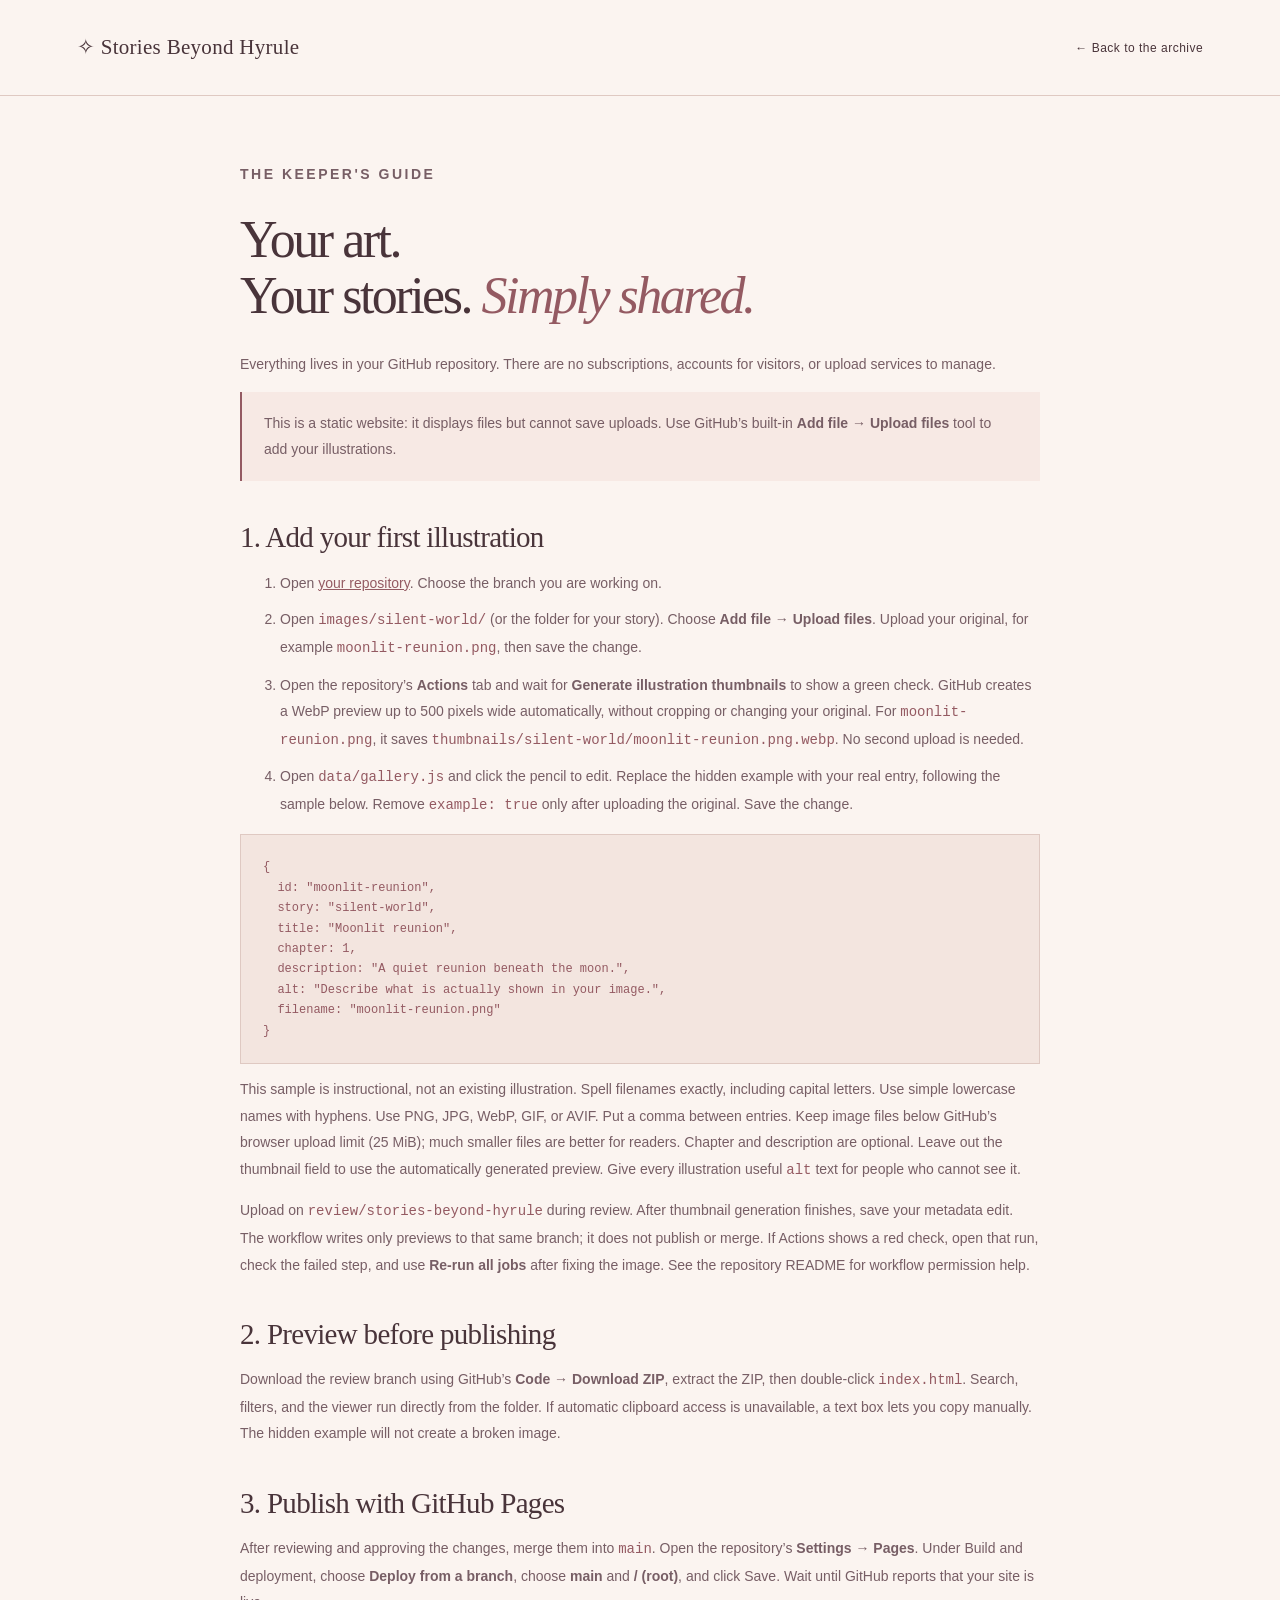
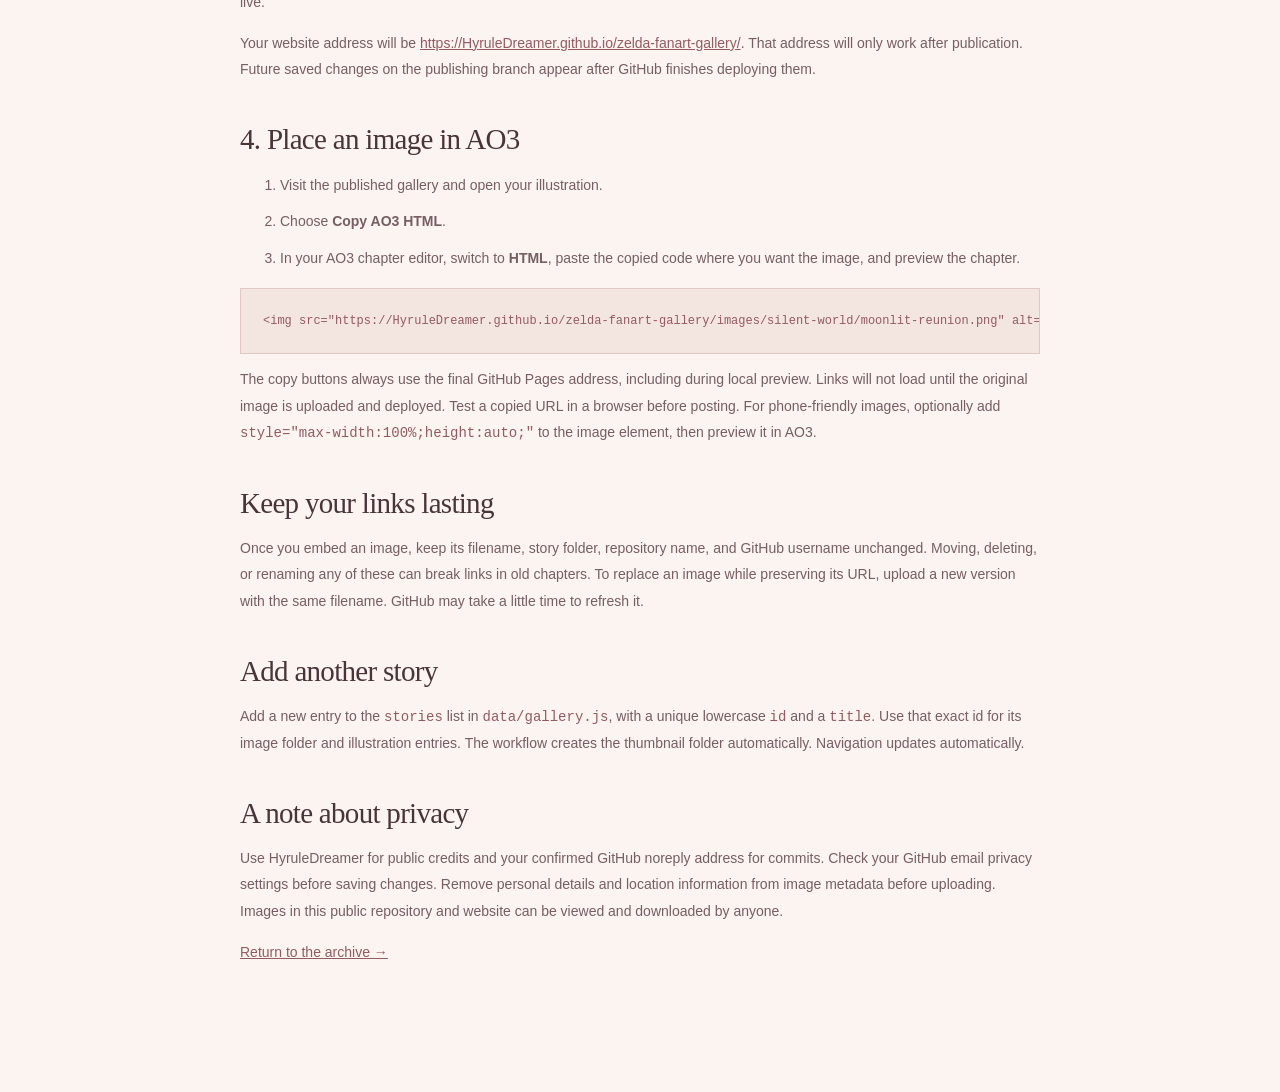
==== commit af826213: "Generate original-preserving thumbnails automatically with GitHub Actions" ====
--- a/guide.html
+++ b/guide.html
@@ -3,7 +3,7 @@
 <a class="skip" href="#guide">Skip to guide</a><header class="header"><a class="brand" href="index.html">✧ Stories Beyond Hyrule</a><nav aria-label="Main navigation"><a href="index.html#archive">← Back to the archive</a></nav></header>
 <main id="guide" class="guide"><p class="eyebrow">The keeper's guide</p><h1>Your art.<br>Your stories. <em>Simply shared.</em></h1><p>Everything lives in your GitHub repository. There are no subscriptions, accounts for visitors, or upload services to manage.</p>
 <p class="notice">This is a static website: it displays files but cannot save uploads. Use GitHub’s built-in <strong>Add file → Upload files</strong> tool to add your illustrations.</p>
-<h2>1. Add your first illustration</h2><ol><li>Open <a href="https://github.com/HyruleDreamer/zelda-fanart-gallery">your repository</a>. Choose the branch you are working on.</li><li>Open <code>images/silent-world/</code> (or the folder for your story). Choose <strong>Add file → Upload files</strong>. Upload your original, for example <code>moonlit-reunion.png</code>, then save the change.</li><li>Make a smaller copy of the image, about 600–900 pixels wide. Upload it to <code>thumbnails/silent-world/</code>, for example <code>moonlit-reunion.webp</code>. This keeps the gallery fast. If you omit a thumbnail, a CSS preview will appear; the original still opens in the viewer.</li><li>Open <code>data/gallery.js</code> and click the pencil to edit. Replace the hidden example with your real entry, following the sample below. Remove <code>example: true</code> only after uploading the original. Save the change.</li></ol>
+<h2>1. Add your first illustration</h2><ol><li>Open <a href="https://github.com/HyruleDreamer/zelda-fanart-gallery">your repository</a>. Choose the branch you are working on.</li><li>Open <code>images/silent-world/</code> (or the folder for your story). Choose <strong>Add file → Upload files</strong>. Upload your original, for example <code>moonlit-reunion.png</code>, then save the change.</li><li>Open the repository’s <strong>Actions</strong> tab and wait for <strong>Generate illustration thumbnails</strong> to show a green check. GitHub creates a WebP preview up to 500 pixels wide automatically, without cropping or changing your original. For <code>moonlit-reunion.png</code>, it saves <code>thumbnails/silent-world/moonlit-reunion.png.webp</code>. No second upload is needed.</li><li>Open <code>data/gallery.js</code> and click the pencil to edit. Replace the hidden example with your real entry, following the sample below. Remove <code>example: true</code> only after uploading the original. Save the change.</li></ol>
 <pre><code>{
   id: "moonlit-reunion",
   story: "silent-world",
@@ -11,12 +11,11 @@
   chapter: 1,
   description: "A quiet reunion beneath the moon.",
   alt: "Describe what is actually shown in your image.",
-  filename: "moonlit-reunion.png",
-  thumbnail: "moonlit-reunion.webp"
-}</code></pre><p>This sample is instructional, not an existing illustration. Spell filenames exactly, including capital letters. Use simple lowercase names with hyphens. Use PNG, JPG, WebP, GIF, or AVIF. Put a comma between entries. Keep image files below GitHub’s browser upload limit (25 MiB); much smaller files are better for readers. Chapter, description, and thumbnail are optional. Give every illustration useful <code>alt</code> text for people who cannot see it.</p>
-<h2>2. Preview before publishing</h2><p>Download the review branch using GitHub’s <strong>Code → Download ZIP</strong>, extract the ZIP, then double-click <code>index.html</code>. Search, filters, and the viewer run directly from the folder. If automatic clipboard access is unavailable, a text box lets you copy manually. The hidden example will not create a broken image.</p>
+  filename: "moonlit-reunion.png"
+}</code></pre><p>This sample is instructional, not an existing illustration. Spell filenames exactly, including capital letters. Use simple lowercase names with hyphens. Use PNG, JPG, WebP, GIF, or AVIF. Put a comma between entries. Keep image files below GitHub’s browser upload limit (25 MiB); much smaller files are better for readers. Chapter and description are optional. Leave out the thumbnail field to use the automatically generated preview. Give every illustration useful <code>alt</code> text for people who cannot see it.</p>
+<p>Upload on <code>review/stories-beyond-hyrule</code> during review. After thumbnail generation finishes, save your metadata edit. The workflow writes only previews to that same branch; it does not publish or merge. If Actions shows a red check, open that run, check the failed step, and use <strong>Re-run all jobs</strong> after fixing the image. See the repository README for workflow permission help.</p><h2>2. Preview before publishing</h2><p>Download the review branch using GitHub’s <strong>Code → Download ZIP</strong>, extract the ZIP, then double-click <code>index.html</code>. Search, filters, and the viewer run directly from the folder. If automatic clipboard access is unavailable, a text box lets you copy manually. The hidden example will not create a broken image.</p>
 <h2>3. Publish with GitHub Pages</h2><p>After reviewing and approving the changes, merge them into <code>main</code>. Open the repository’s <strong>Settings → Pages</strong>. Under Build and deployment, choose <strong>Deploy from a branch</strong>, choose <strong>main</strong> and <strong>/ (root)</strong>, and click Save. Wait until GitHub reports that your site is live.</p><p>Your website address will be <a href="https://HyruleDreamer.github.io/zelda-fanart-gallery/">https://HyruleDreamer.github.io/zelda-fanart-gallery/</a>. That address will only work after publication. Future saved changes on the publishing branch appear after GitHub finishes deploying them.</p>
 <h2>4. Place an image in AO3</h2><ol><li>Visit the published gallery and open your illustration.</li><li>Choose <strong>Copy AO3 HTML</strong>.</li><li>In your AO3 chapter editor, switch to <strong>HTML</strong>, paste the copied code where you want the image, and preview the chapter.</li></ol><pre><code>&lt;img src="https://HyruleDreamer.github.io/zelda-fanart-gallery/images/silent-world/moonlit-reunion.png" alt="Your image description"&gt;</code></pre><p>The copy buttons always use the final GitHub Pages address, including during local preview. Links will not load until the original image is uploaded and deployed. Test a copied URL in a browser before posting. For phone-friendly images, optionally add <code>style="max-width:100%;height:auto;"</code> to the image element, then preview it in AO3.</p>
 <h2>Keep your links lasting</h2><p>Once you embed an image, keep its filename, story folder, repository name, and GitHub username unchanged. Moving, deleting, or renaming any of these can break links in old chapters. To replace an image while preserving its URL, upload a new version with the same filename. GitHub may take a little time to refresh it.</p>
-<h2>Add another story</h2><p>Add a new entry to the <code>stories</code> list in <code>data/gallery.js</code>, with a unique lowercase <code>id</code> and a <code>title</code>. Use that exact id for its image folder, thumbnail folder, and illustration entries. Navigation updates automatically.</p>
+<h2>Add another story</h2><p>Add a new entry to the <code>stories</code> list in <code>data/gallery.js</code>, with a unique lowercase <code>id</code> and a <code>title</code>. Use that exact id for its image folder and illustration entries. The workflow creates the thumbnail folder automatically. Navigation updates automatically.</p>
 <h2>A note about privacy</h2><p>Use HyruleDreamer for public credits and your confirmed GitHub noreply address for commits. Check your GitHub email privacy settings before saving changes. Remove personal details and location information from image metadata before uploading. Images in this public repository and website can be viewed and downloaded by anyone.</p><p><a href="index.html#archive">Return to the archive →</a></p></main></body></html>
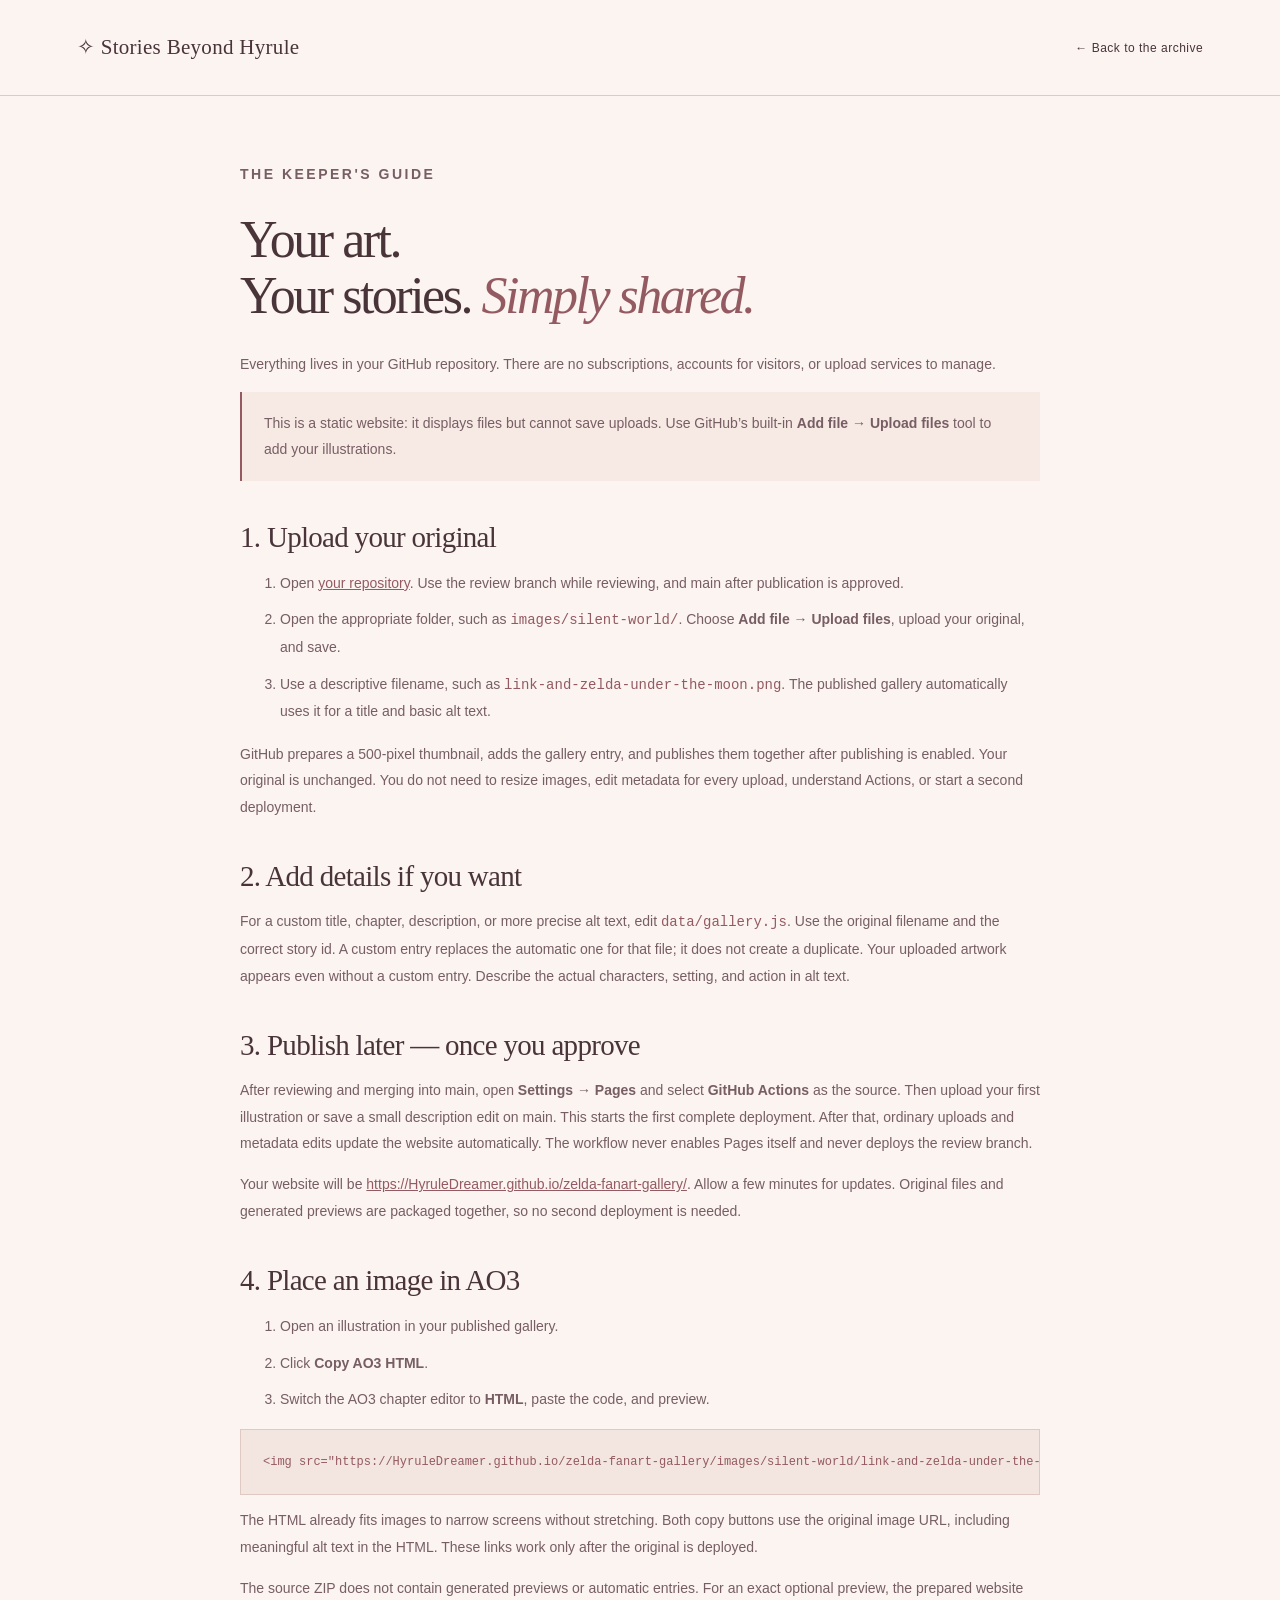
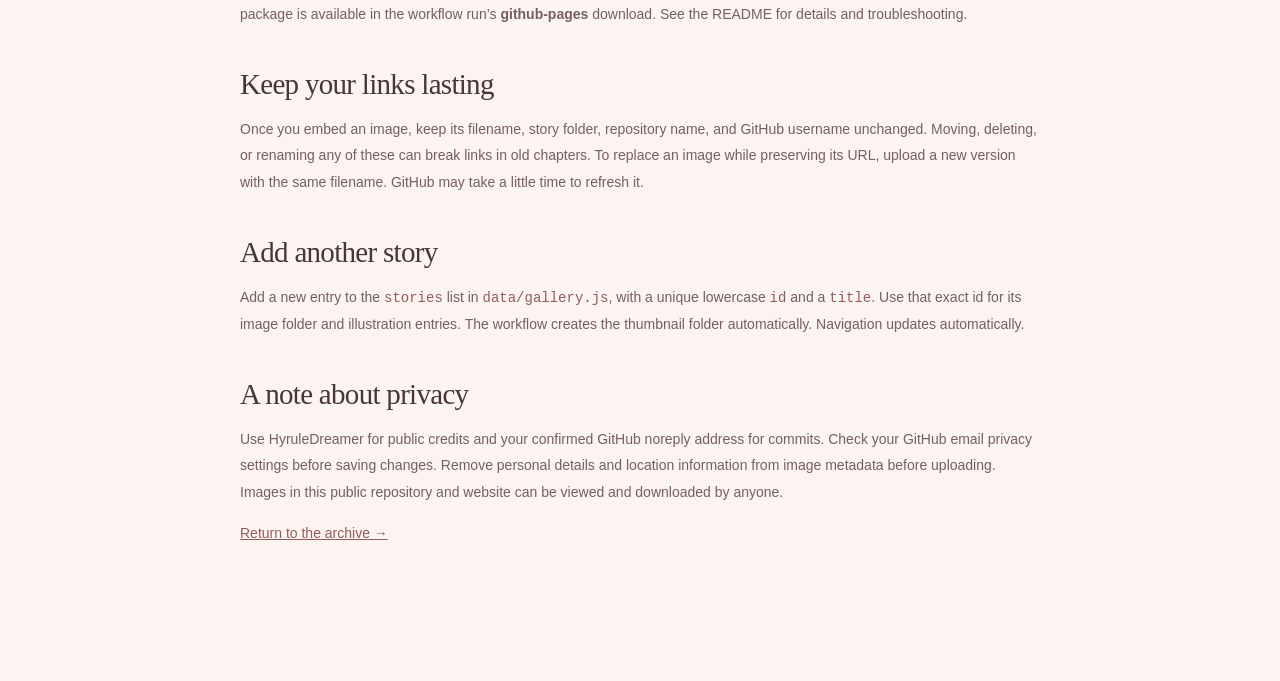
==== commit 37dcfe2b: "Make AO3 embeds responsive and prepare complete Pages deployments" ====
--- a/guide.html
+++ b/guide.html
@@ -3,19 +3,10 @@
 <a class="skip" href="#guide">Skip to guide</a><header class="header"><a class="brand" href="index.html">✧ Stories Beyond Hyrule</a><nav aria-label="Main navigation"><a href="index.html#archive">← Back to the archive</a></nav></header>
 <main id="guide" class="guide"><p class="eyebrow">The keeper's guide</p><h1>Your art.<br>Your stories. <em>Simply shared.</em></h1><p>Everything lives in your GitHub repository. There are no subscriptions, accounts for visitors, or upload services to manage.</p>
 <p class="notice">This is a static website: it displays files but cannot save uploads. Use GitHub’s built-in <strong>Add file → Upload files</strong> tool to add your illustrations.</p>
-<h2>1. Add your first illustration</h2><ol><li>Open <a href="https://github.com/HyruleDreamer/zelda-fanart-gallery">your repository</a>. Choose the branch you are working on.</li><li>Open <code>images/silent-world/</code> (or the folder for your story). Choose <strong>Add file → Upload files</strong>. Upload your original, for example <code>moonlit-reunion.png</code>, then save the change.</li><li>Open the repository’s <strong>Actions</strong> tab and wait for <strong>Generate illustration thumbnails</strong> to show a green check. GitHub creates a WebP preview up to 500 pixels wide automatically, without cropping or changing your original. For <code>moonlit-reunion.png</code>, it saves <code>thumbnails/silent-world/moonlit-reunion.png.webp</code>. No second upload is needed.</li><li>Open <code>data/gallery.js</code> and click the pencil to edit. Replace the hidden example with your real entry, following the sample below. Remove <code>example: true</code> only after uploading the original. Save the change.</li></ol>
-<pre><code>{
-  id: "moonlit-reunion",
-  story: "silent-world",
-  title: "Moonlit reunion",
-  chapter: 1,
-  description: "A quiet reunion beneath the moon.",
-  alt: "Describe what is actually shown in your image.",
-  filename: "moonlit-reunion.png"
-}</code></pre><p>This sample is instructional, not an existing illustration. Spell filenames exactly, including capital letters. Use simple lowercase names with hyphens. Use PNG, JPG, WebP, GIF, or AVIF. Put a comma between entries. Keep image files below GitHub’s browser upload limit (25 MiB); much smaller files are better for readers. Chapter and description are optional. Leave out the thumbnail field to use the automatically generated preview. Give every illustration useful <code>alt</code> text for people who cannot see it.</p>
-<p>Upload on <code>review/stories-beyond-hyrule</code> during review. After thumbnail generation finishes, save your metadata edit. The workflow writes only previews to that same branch; it does not publish or merge. If Actions shows a red check, open that run, check the failed step, and use <strong>Re-run all jobs</strong> after fixing the image. See the repository README for workflow permission help.</p><h2>2. Preview before publishing</h2><p>Download the review branch using GitHub’s <strong>Code → Download ZIP</strong>, extract the ZIP, then double-click <code>index.html</code>. Search, filters, and the viewer run directly from the folder. If automatic clipboard access is unavailable, a text box lets you copy manually. The hidden example will not create a broken image.</p>
-<h2>3. Publish with GitHub Pages</h2><p>After reviewing and approving the changes, merge them into <code>main</code>. Open the repository’s <strong>Settings → Pages</strong>. Under Build and deployment, choose <strong>Deploy from a branch</strong>, choose <strong>main</strong> and <strong>/ (root)</strong>, and click Save. Wait until GitHub reports that your site is live.</p><p>Your website address will be <a href="https://HyruleDreamer.github.io/zelda-fanart-gallery/">https://HyruleDreamer.github.io/zelda-fanart-gallery/</a>. That address will only work after publication. Future saved changes on the publishing branch appear after GitHub finishes deploying them.</p>
-<h2>4. Place an image in AO3</h2><ol><li>Visit the published gallery and open your illustration.</li><li>Choose <strong>Copy AO3 HTML</strong>.</li><li>In your AO3 chapter editor, switch to <strong>HTML</strong>, paste the copied code where you want the image, and preview the chapter.</li></ol><pre><code>&lt;img src="https://HyruleDreamer.github.io/zelda-fanart-gallery/images/silent-world/moonlit-reunion.png" alt="Your image description"&gt;</code></pre><p>The copy buttons always use the final GitHub Pages address, including during local preview. Links will not load until the original image is uploaded and deployed. Test a copied URL in a browser before posting. For phone-friendly images, optionally add <code>style="max-width:100%;height:auto;"</code> to the image element, then preview it in AO3.</p>
+<h2>1. Upload your original</h2><ol><li>Open <a href="https://github.com/HyruleDreamer/zelda-fanart-gallery">your repository</a>. Use the review branch while reviewing, and main after publication is approved.</li><li>Open the appropriate folder, such as <code>images/silent-world/</code>. Choose <strong>Add file → Upload files</strong>, upload your original, and save.</li><li>Use a descriptive filename, such as <code>link-and-zelda-under-the-moon.png</code>. The published gallery automatically uses it for a title and basic alt text.</li></ol><p>GitHub prepares a 500-pixel thumbnail, adds the gallery entry, and publishes them together after publishing is enabled. Your original is unchanged. You do not need to resize images, edit metadata for every upload, understand Actions, or start a second deployment.</p>
+<h2>2. Add details if you want</h2><p>For a custom title, chapter, description, or more precise alt text, edit <code>data/gallery.js</code>. Use the original filename and the correct story id. A custom entry replaces the automatic one for that file; it does not create a duplicate. Your uploaded artwork appears even without a custom entry. Describe the actual characters, setting, and action in alt text.</p>
+<h2>3. Publish later — once you approve</h2><p>After reviewing and merging into main, open <strong>Settings → Pages</strong> and select <strong>GitHub Actions</strong> as the source. Then upload your first illustration or save a small description edit on main. This starts the first complete deployment. After that, ordinary uploads and metadata edits update the website automatically. The workflow never enables Pages itself and never deploys the review branch.</p><p>Your website will be <a href="https://HyruleDreamer.github.io/zelda-fanart-gallery/">https://HyruleDreamer.github.io/zelda-fanart-gallery/</a>. Allow a few minutes for updates. Original files and generated previews are packaged together, so no second deployment is needed.</p>
+<h2>4. Place an image in AO3</h2><ol><li>Open an illustration in your published gallery.</li><li>Click <strong>Copy AO3 HTML</strong>.</li><li>Switch the AO3 chapter editor to <strong>HTML</strong>, paste the code, and preview.</li></ol><pre><code>&lt;img src="https://HyruleDreamer.github.io/zelda-fanart-gallery/images/silent-world/link-and-zelda-under-the-moon.png" alt="Link and Zelda beneath a full moon" style="max-width:100%;height:auto;"&gt;</code></pre><p>The HTML already fits images to narrow screens without stretching. Both copy buttons use the original image URL, including meaningful alt text in the HTML. These links work only after the original is deployed.</p><p>The source ZIP does not contain generated previews or automatic entries. For an exact optional preview, the prepared website package is available in the workflow run’s <strong>github-pages</strong> download. See the README for details and troubleshooting.</p>
 <h2>Keep your links lasting</h2><p>Once you embed an image, keep its filename, story folder, repository name, and GitHub username unchanged. Moving, deleting, or renaming any of these can break links in old chapters. To replace an image while preserving its URL, upload a new version with the same filename. GitHub may take a little time to refresh it.</p>
 <h2>Add another story</h2><p>Add a new entry to the <code>stories</code> list in <code>data/gallery.js</code>, with a unique lowercase <code>id</code> and a <code>title</code>. Use that exact id for its image folder and illustration entries. The workflow creates the thumbnail folder automatically. Navigation updates automatically.</p>
 <h2>A note about privacy</h2><p>Use HyruleDreamer for public credits and your confirmed GitHub noreply address for commits. Check your GitHub email privacy settings before saving changes. Remove personal details and location information from image metadata before uploading. Images in this public repository and website can be viewed and downloaded by anyone.</p><p><a href="index.html#archive">Return to the archive →</a></p></main></body></html>
